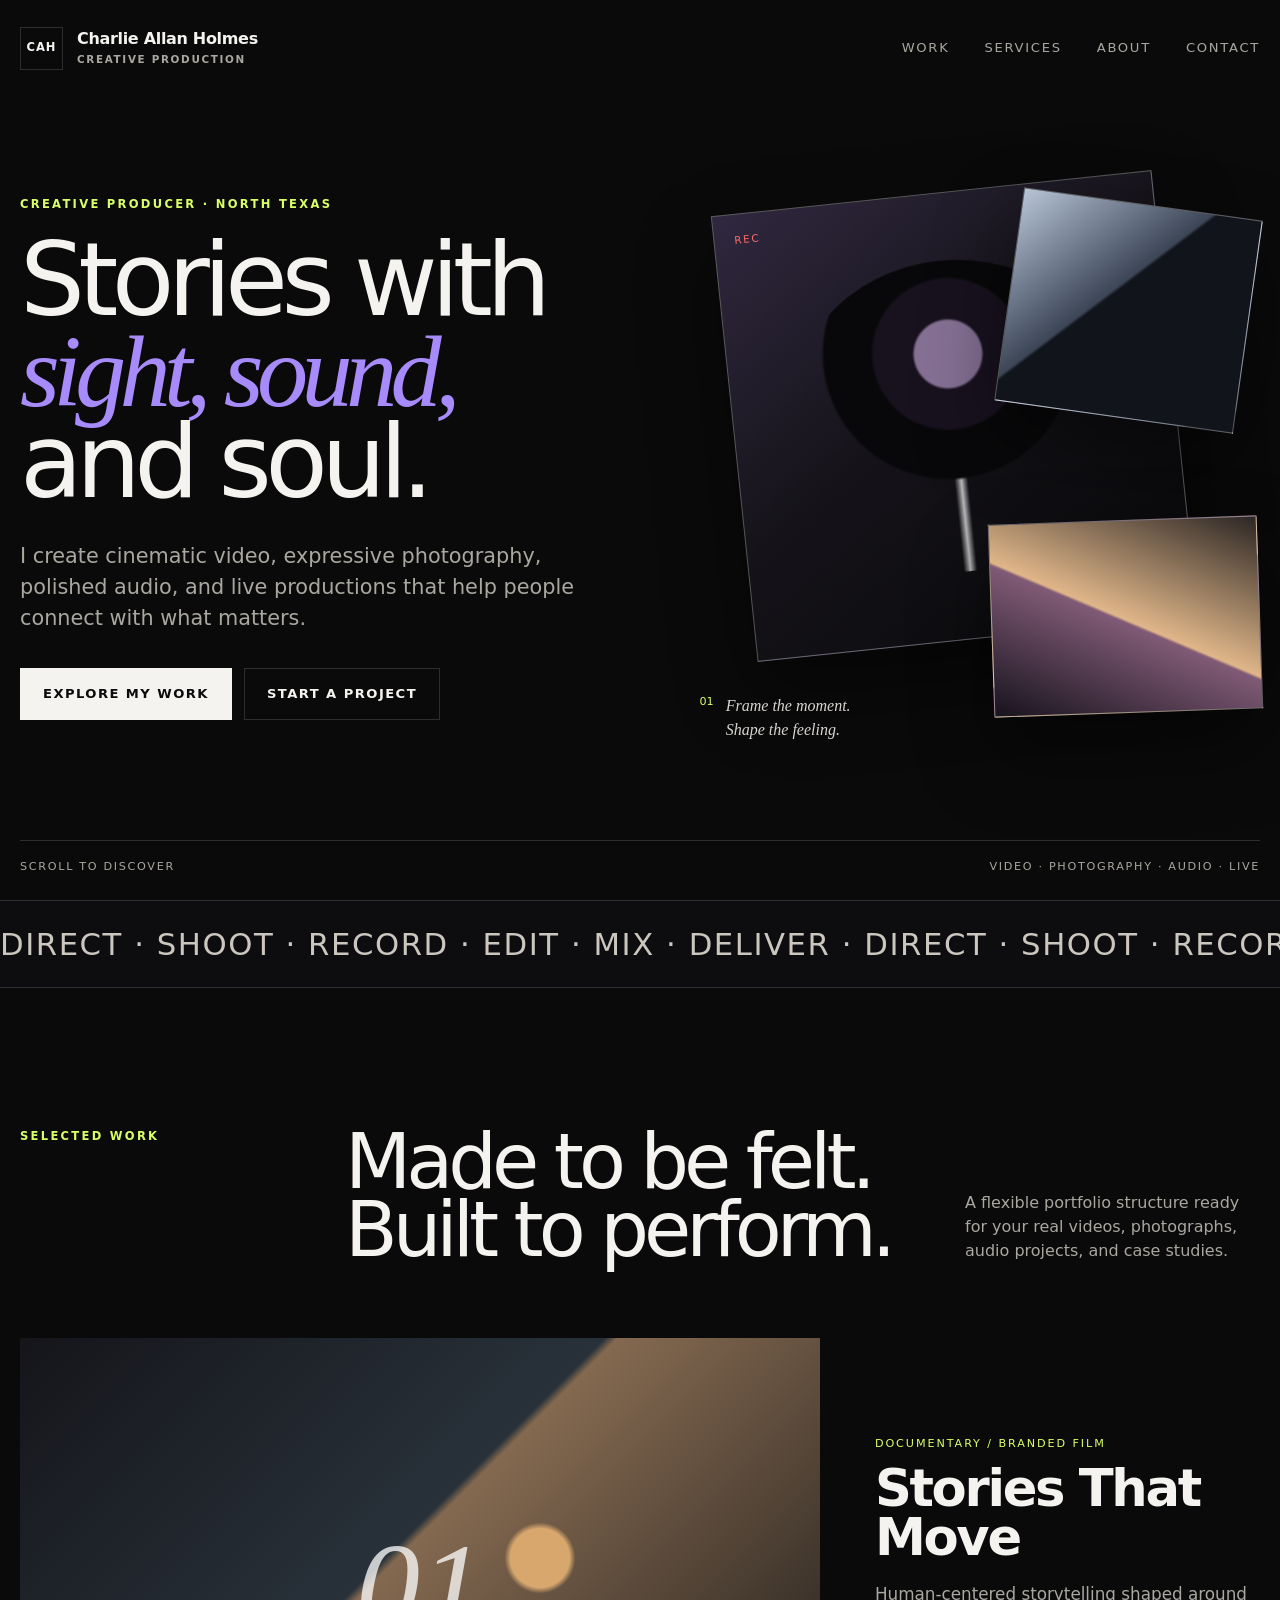
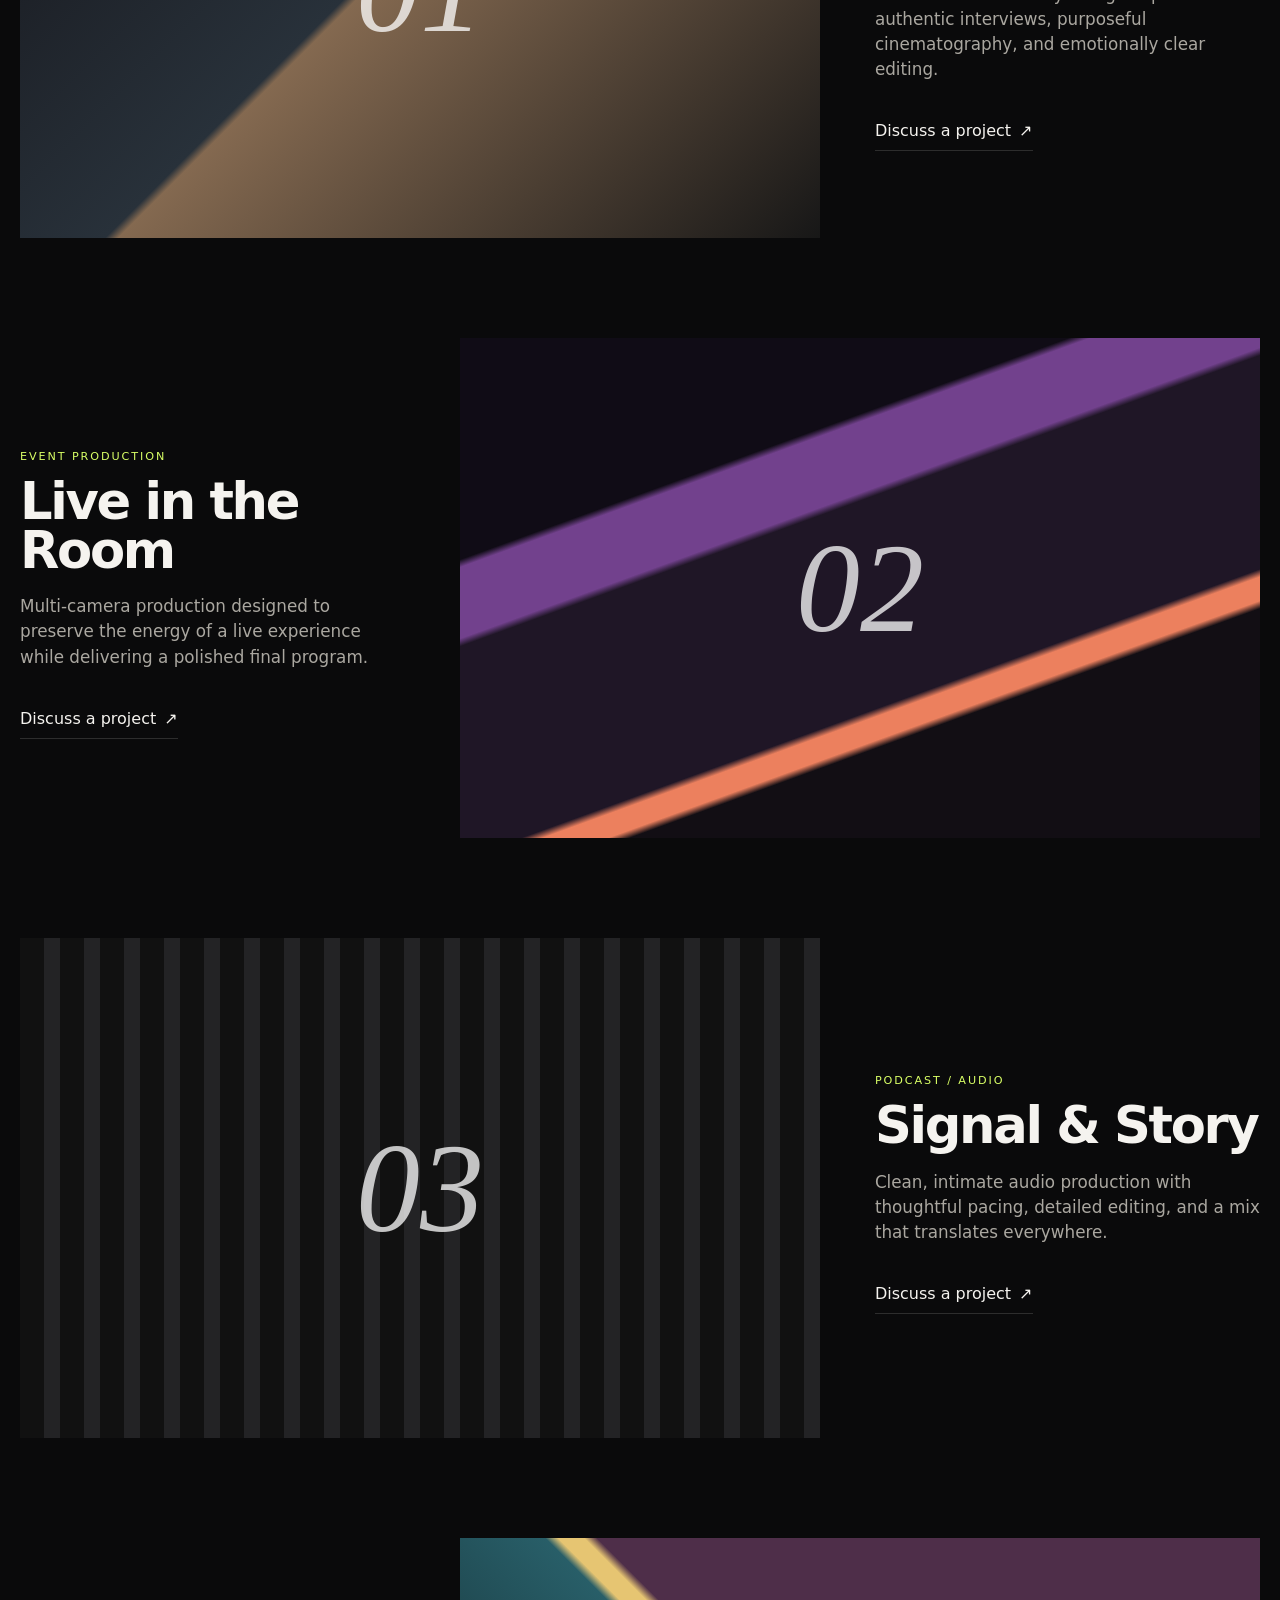
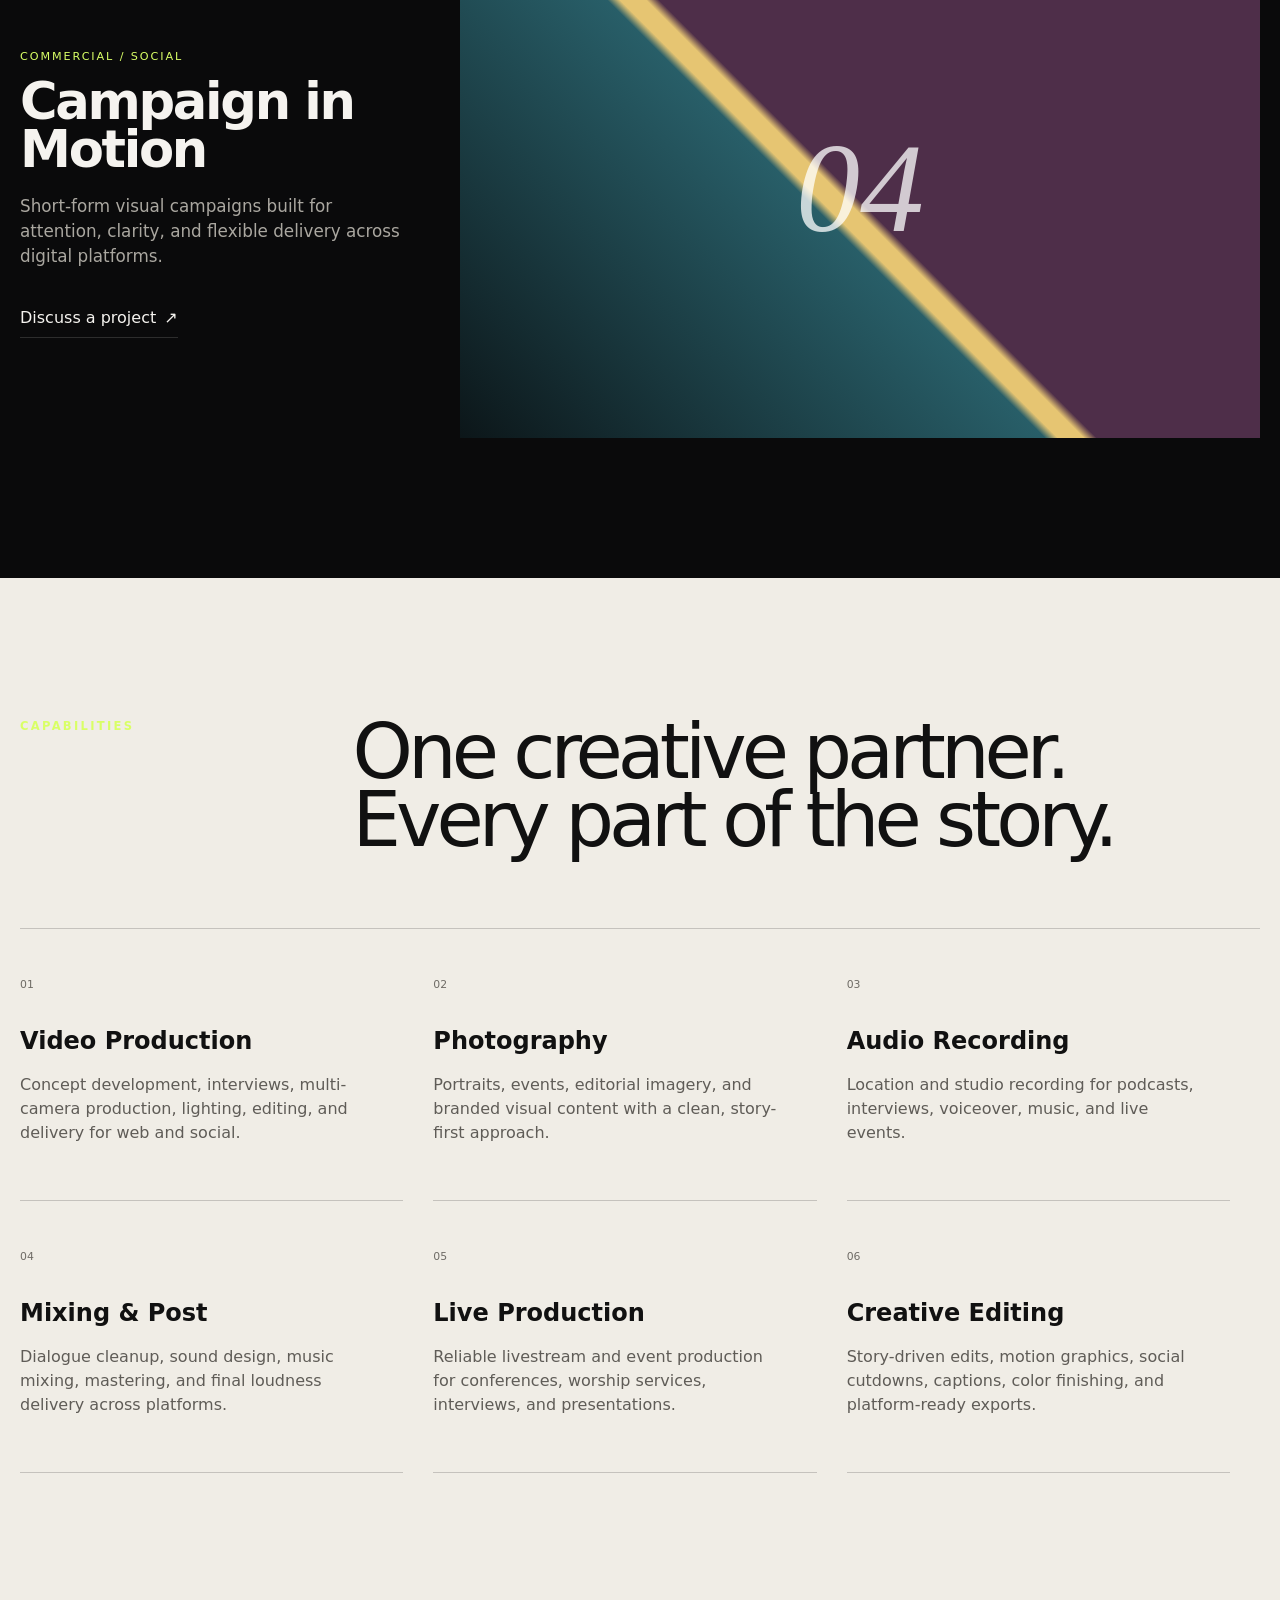
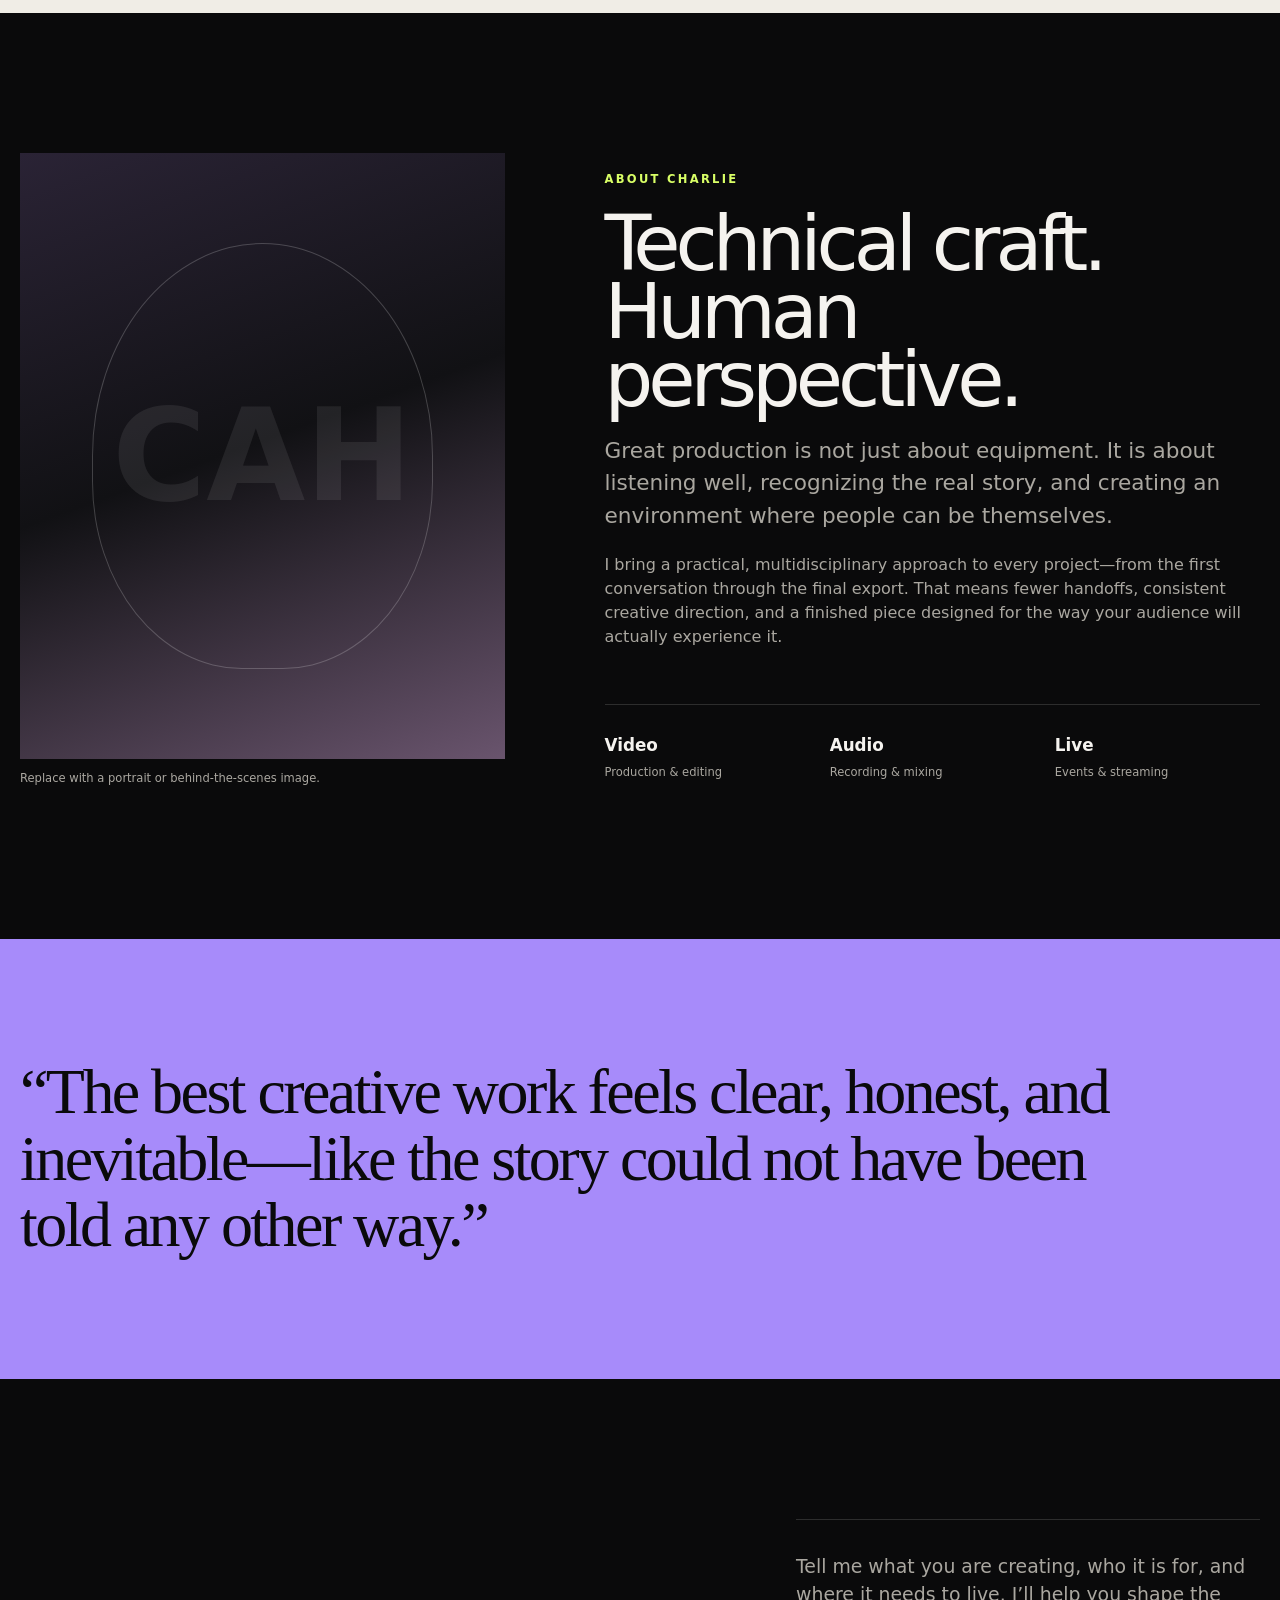
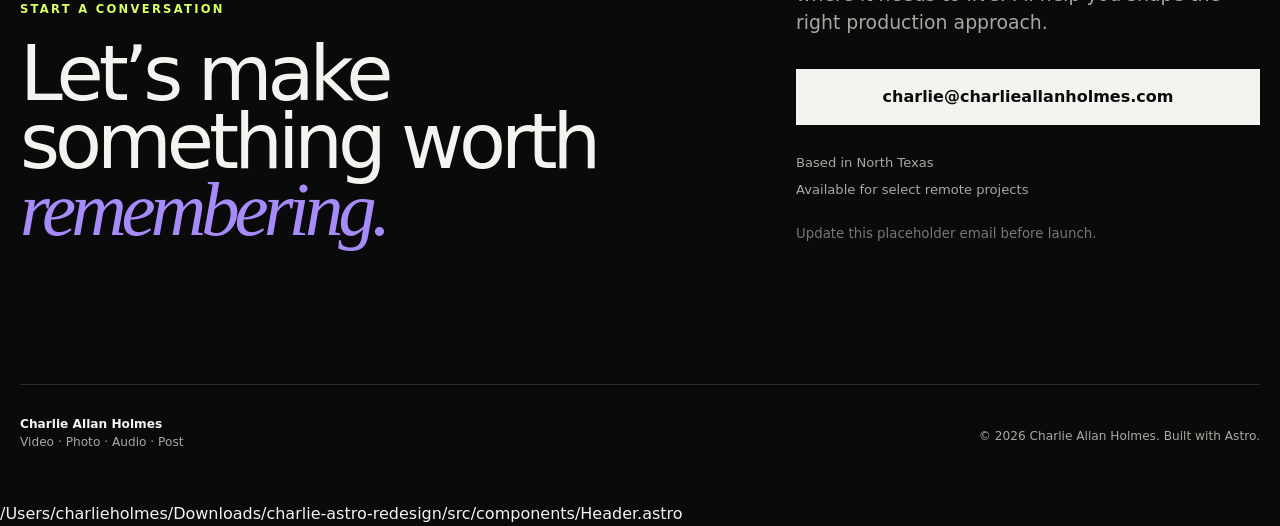
==== index.html @ 110e233a "ChatGPT Redesign with placeholders ChatGPT Redesign with placeholders" ====
<!DOCTYPE html><html lang="en"> <head><meta charset="UTF-8"><meta name="viewport" content="width=device-width"><meta name="description" content="Creative production portfolio for videography, photography, audio recording, mixing, editing, and live production."><meta name="theme-color" content="#0a0a0b"><link rel="icon" type="image/svg+xml" href="/favicon.svg"><link rel="canonical" href="https://charlieallanholmes.com/"><meta property="og:title" content="Charlie Allan Holmes | Creative Producer"><meta property="og:description" content="Creative production portfolio for videography, photography, audio recording, mixing, editing, and live production."><meta property="og:type" content="website"><meta property="og:url" content="https://charlieallanholmes.com/"><meta name="twitter:card" content="summary_large_image"><title>Charlie Allan Holmes | Creative Producer</title><link rel="stylesheet" href="/_astro/index.Cdfjbuul.css"></head> <body>  <main> <section class="hero shell"> <header class="site-header"> <a class="brand" href="/" aria-label="Charlie Allan Holmes home"> <span class="brand-mark">CAH</span> <span class="brand-copy">Charlie Allan Holmes<small>Creative Production</small></span> </a> <nav class="desktop-nav" aria-label="Primary navigation"> <a href="#work">Work</a><a href="#services">Services</a><a href="#about">About</a><a href="#contact">Contact</a> </nav> <button class="menu-button" data-menu-toggle aria-expanded="false" aria-controls="mobile-nav"><span></span><span></span><span></span><span class="sr-only">Open menu</span></button> <nav id="mobile-nav" class="mobile-nav" data-mobile-nav aria-label="Mobile navigation"> <a href="#work">Work</a><a href="#services">Services</a><a href="#about">About</a><a href="#contact">Contact</a> </nav> </header> <div class="hero-grid"> <div class="hero-copy" data-reveal> <p class="eyebrow">Creative producer · North Texas</p> <h1>Stories with<br><em>sight, sound,</em><br>and soul.</h1> <p class="hero-intro">I create cinematic video, expressive photography, polished audio, and live productions that help people connect with what matters.</p> <div class="hero-actions"><a class="button button-primary" href="#work">Explore my work</a><a class="button button-ghost" href="#contact">Start a project</a></div> </div> <div class="hero-visual" aria-hidden="true" data-reveal> <div class="frame frame-one"><span>REC</span></div><div class="frame frame-two"></div><div class="frame frame-three"></div> <div class="visual-label"><span>01</span><p>Frame the moment.<br>Shape the feeling.</p></div> </div> </div> <div class="hero-footer"><span>Scroll to discover</span><span>Video · Photography · Audio · Live</span></div> </section> <section class="marquee" aria-label="Creative disciplines"><div>DIRECT · SHOOT · RECORD · EDIT · MIX · DELIVER · DIRECT · SHOOT · RECORD · EDIT · MIX · DELIVER ·</div></section> <section id="work" class="section shell"> <div class="section-heading" data-reveal><p class="eyebrow">Selected work</p><h2>Made to be felt.<br>Built to perform.</h2><p>A flexible portfolio structure ready for your real videos, photographs, audio projects, and case studies.</p></div> <div class="project-list"> <article class="project" data-reveal> <div class="project-media"><div class="art art-01"><span>01</span></div></div> <div class="project-content"><p class="project-category">Documentary / Branded Film</p><h3>Stories That Move</h3><p>Human-centered storytelling shaped around authentic interviews, purposeful cinematography, and emotionally clear editing.</p><a href="#contact">Discuss a project <span>↗</span></a></div> </article><article class="project" data-reveal> <div class="project-media"><div class="art art-02"><span>02</span></div></div> <div class="project-content"><p class="project-category">Event Production</p><h3>Live in the Room</h3><p>Multi-camera production designed to preserve the energy of a live experience while delivering a polished final program.</p><a href="#contact">Discuss a project <span>↗</span></a></div> </article><article class="project" data-reveal> <div class="project-media"><div class="art art-03"><span>03</span></div></div> <div class="project-content"><p class="project-category">Podcast / Audio</p><h3>Signal &amp; Story</h3><p>Clean, intimate audio production with thoughtful pacing, detailed editing, and a mix that translates everywhere.</p><a href="#contact">Discuss a project <span>↗</span></a></div> </article><article class="project" data-reveal> <div class="project-media"><div class="art art-04"><span>04</span></div></div> <div class="project-content"><p class="project-category">Commercial / Social</p><h3>Campaign in Motion</h3><p>Short-form visual campaigns built for attention, clarity, and flexible delivery across digital platforms.</p><a href="#contact">Discuss a project <span>↗</span></a></div> </article> </div> </section> <section id="services" class="section services-section"> <div class="shell"><div class="section-heading compact" data-reveal><p class="eyebrow">Capabilities</p><h2>One creative partner.<br>Every part of the story.</h2></div> <div class="services-grid"><article class="service-card" data-reveal><span>01</span><h3>Video Production</h3><p>Concept development, interviews, multi-camera production, lighting, editing, and delivery for web and social.</p></article><article class="service-card" data-reveal><span>02</span><h3>Photography</h3><p>Portraits, events, editorial imagery, and branded visual content with a clean, story-first approach.</p></article><article class="service-card" data-reveal><span>03</span><h3>Audio Recording</h3><p>Location and studio recording for podcasts, interviews, voiceover, music, and live events.</p></article><article class="service-card" data-reveal><span>04</span><h3>Mixing &amp; Post</h3><p>Dialogue cleanup, sound design, music mixing, mastering, and final loudness delivery across platforms.</p></article><article class="service-card" data-reveal><span>05</span><h3>Live Production</h3><p>Reliable livestream and event production for conferences, worship services, interviews, and presentations.</p></article><article class="service-card" data-reveal><span>06</span><h3>Creative Editing</h3><p>Story-driven edits, motion graphics, social cutdowns, captions, color finishing, and platform-ready exports.</p></article></div></div> </section> <section id="about" class="section shell about-grid"> <div class="about-visual" data-reveal><div class="portrait-placeholder"><span>CAH</span></div><p>Replace with a portrait or behind-the-scenes image.</p></div> <div class="about-copy" data-reveal><p class="eyebrow">About Charlie</p><h2>Technical craft.<br>Human perspective.</h2><p class="lead">Great production is not just about equipment. It is about listening well, recognizing the real story, and creating an environment where people can be themselves.</p><p>I bring a practical, multidisciplinary approach to every project—from the first conversation through the final export. That means fewer handoffs, consistent creative direction, and a finished piece designed for the way your audience will actually experience it.</p><div class="stats"><div><strong>Video</strong><span>Production & editing</span></div><div><strong>Audio</strong><span>Recording & mixing</span></div><div><strong>Live</strong><span>Events & streaming</span></div></div></div> </section> <section class="quote-section"><div class="shell" data-reveal><p>“The best creative work feels clear, honest, and inevitable—like the story could not have been told any other way.”</p></div></section> <section id="contact" class="section shell contact-grid"> <div data-reveal><p class="eyebrow">Start a conversation</p><h2>Let’s make<br>something worth<br><em>remembering.</em></h2></div> <div class="contact-card" data-reveal><p>Tell me what you are creating, who it is for, and where it needs to live. I’ll help you shape the right production approach.</p><a class="button button-primary" href="mailto:charlie@charlieallanholmes.com">charlie@charlieallanholmes.com</a><div class="contact-meta"><span>Based in North Texas</span><span>Available for select remote projects</span></div><small>Update this placeholder email before launch.</small></div> </section> </main> <footer class="footer"> <div><strong>Charlie Allan Holmes</strong><span>Video · Photo · Audio · Post</span></div> <p>© 2026 Charlie Allan Holmes. Built with Astro.</p> </footer>/Users/charlieholmes/Downloads/charlie-astro-redesign/src/components/Header.astro  <script>
      const toggle = document.querySelector('[data-menu-toggle]');
      const nav = document.querySelector('[data-mobile-nav]');
      toggle?.addEventListener('click', () => {
        const open = toggle.getAttribute('aria-expanded') === 'true';
        toggle.setAttribute('aria-expanded', String(!open));
        nav?.toggleAttribute('data-open', !open);
      });
      nav?.querySelectorAll('a').forEach((link) => link.addEventListener('click', () => {
        toggle?.setAttribute('aria-expanded', 'false');
        nav?.removeAttribute('data-open');
      }));
      const observer = new IntersectionObserver((entries) => {
        entries.forEach((entry) => entry.isIntersecting && entry.target.classList.add('is-visible'));
      }, { threshold: .12 });
      document.querySelectorAll('[data-reveal]').forEach((el) => observer.observe(el));
    </script> </body> </html>
---- _astro/index.Cdfjbuul.css ----
:root{--bg:#0a0a0b;--panel:#111114;--text:#f5f3ef;--muted:#aaa7a0;--line:rgba(255,255,255,.14);--accent:#a78bfa;--warm:#d9ff66;--max:1240px}*{box-sizing:border-box}html{scroll-behavior:smooth}body{margin:0;background:var(--bg);color:var(--text);font-family:Inter,ui-sans-serif,system-ui,-apple-system,BlinkMacSystemFont,Segoe UI,sans-serif;line-height:1.5}a{color:inherit;text-decoration:none}button{font:inherit}.shell{width:min(calc(100% - 40px),var(--max));margin-inline:auto}.site-header{height:96px;display:flex;align-items:center;justify-content:space-between;position:relative;z-index:10}.brand{display:flex;align-items:center;gap:14px}.brand-mark{display:grid;place-items:center;width:43px;height:43px;border:1px solid var(--line);font-weight:800;font-size:.72rem;letter-spacing:.08em}.brand-copy{font-weight:650;letter-spacing:-.02em;line-height:1.05}.brand-copy small{display:block;color:var(--muted);font-size:.65rem;text-transform:uppercase;letter-spacing:.16em;margin-top:6px}.desktop-nav{display:flex;gap:35px;font-size:.82rem;text-transform:uppercase;letter-spacing:.13em}.desktop-nav a{color:var(--muted);transition:.2s}.desktop-nav a:hover{color:var(--text)}.menu-button,.mobile-nav{display:none}.hero{min-height:100svh;display:flex;flex-direction:column}.hero-grid{flex:1;display:grid;grid-template-columns:1.05fr .95fr;align-items:center;gap:60px;padding:50px 0 70px}.eyebrow{margin:0 0 22px;color:var(--warm);font-size:.72rem;text-transform:uppercase;letter-spacing:.2em;font-weight:800}.hero h1,.section-heading h2,.about-copy h2,.contact-grid h2{margin:0;font-weight:500;letter-spacing:-.065em;line-height:.88}.hero h1{font-size:clamp(4.2rem,8vw,8rem)}em{font-family:Georgia,serif;font-weight:400;color:var(--accent)}.hero-intro{max-width:590px;color:var(--muted);font-size:clamp(1.05rem,1.7vw,1.3rem);margin:34px 0}.hero-actions{display:flex;gap:12px;flex-wrap:wrap}.button{display:inline-flex;align-items:center;justify-content:center;padding:15px 22px;border:1px solid var(--line);font-size:.82rem;text-transform:uppercase;letter-spacing:.11em;font-weight:750;transition:.25s}.button-primary{background:var(--text);color:#0b0b0c;border-color:var(--text)}.button-primary:hover{background:var(--warm);border-color:var(--warm)}.button-ghost:hover{background:#fff;color:#000}.hero-visual{height:min(63vh,700px);min-height:500px;position:relative}.frame{position:absolute;border:1px solid rgba(255,255,255,.3);background:linear-gradient(145deg,#231f2d,#111114);box-shadow:0 35px 80px #00000073}.frame-one{inset:3% 15% 18% 6%;transform:rotate(-6deg);background:radial-gradient(circle at 65% 34%,rgba(167,139,250,.9),transparent 6%),linear-gradient(145deg,#30283f,#151319 46%,#080809)}.frame-one:after{content:"";position:absolute;inset:15% 12%;border-radius:50%;background:radial-gradient(circle at 50% 30%,#867195 0 12%,#18121f 13% 27%,#08080a 28% 45%,transparent 46%),linear-gradient(90deg,transparent 48%,rgba(255,255,255,.7) 50%,transparent 52%);filter:blur(.4px)}.frame-one span{position:absolute;top:18px;left:20px;font-size:.65rem;letter-spacing:.15em;color:#ff6b6b}.frame-two{width:43%;height:38%;right:2%;top:5%;transform:rotate(8deg);background:linear-gradient(135deg,#b7c4d7,#3c4657 42%,#11151b 43%)}.frame-three{width:48%;height:34%;right:0;bottom:5%;transform:rotate(-2deg);background:linear-gradient(25deg,#17131d,#805a76 48%,#e0b689 49%,#2b2624)}.visual-label{position:absolute;left:0;bottom:0;display:flex;gap:12px;align-items:flex-start}.visual-label span{color:var(--warm);font-size:.7rem}.visual-label p{margin:0;font-family:Georgia,serif;font-style:italic;color:#d8d5cf}.hero-footer{border-top:1px solid var(--line);padding:18px 0 24px;display:flex;justify-content:space-between;color:var(--muted);font-size:.7rem;text-transform:uppercase;letter-spacing:.15em}.marquee{overflow:hidden;border-block:1px solid var(--line);padding:20px 0;background:#0d0d0f}.marquee div{white-space:nowrap;font-size:clamp(1.3rem,2.4vw,2.2rem);letter-spacing:.05em;color:#cbc7bf;animation:scroll 24s linear infinite}@keyframes scroll{to{transform:translate(-50%)}}.section{padding-block:140px}.section-heading{display:grid;grid-template-columns:1fr 2fr 1fr;gap:30px;align-items:end;margin-bottom:75px}.section-heading .eyebrow{align-self:start}.section-heading h2,.about-copy h2,.contact-grid h2{font-size:clamp(3.2rem,6vw,6.5rem)}.section-heading>p:last-child{color:var(--muted);margin:0;max-width:340px}.project-list{display:grid;gap:100px}.project{display:grid;grid-template-columns:1.35fr .65fr;gap:55px;align-items:center}.project:nth-child(2n){grid-template-columns:.65fr 1.35fr}.project:nth-child(2n) .project-media{order:2}.project-media{aspect-ratio:16/10;overflow:hidden;background:#111}.art{height:100%;position:relative;display:grid;place-items:center;transition:transform .6s ease}.project:hover .art{transform:scale(1.025)}.art span{font-family:Georgia,serif;font-style:italic;font-size:clamp(5rem,10vw,10rem);color:#ffffffbf}.art-01{background:radial-gradient(circle at 65% 44%,#d7a76e 0 5%,transparent 6%),linear-gradient(135deg,#15151a,#28313a 45%,#846950 46%,#171717)}.art-02{background:linear-gradient(160deg,#100c16 0 28%,#72418d 29% 38%,#1f1626 39% 66%,#ec805e 67% 70%,#120e14 71%)}.art-03{background:repeating-linear-gradient(90deg,#111 0 3%,#232325 3% 5%),radial-gradient(circle,#b499ff,transparent)}.art-04{background:linear-gradient(45deg,#0c1619,#285e68 45%,#e6c572 46% 48%,#4e2e49 49%)}.project-category{color:var(--warm)!important;font-size:.7rem!important;text-transform:uppercase;letter-spacing:.17em}.project-content h3{font-size:clamp(2.3rem,4vw,4.2rem);letter-spacing:-.045em;line-height:.95;margin:10px 0 20px}.project-content p{color:var(--muted);font-size:1.05rem}.project-content a{display:inline-flex;gap:8px;margin-top:20px;border-bottom:1px solid var(--line);padding-bottom:7px}.services-section{background:#f0ede6;color:#111}.section-heading.compact{grid-template-columns:1fr 3fr}.services-grid{display:grid;grid-template-columns:repeat(3,1fr);border-top:1px solid rgba(0,0,0,.18)}.service-card{padding:42px 30px 55px 0;border-bottom:1px solid rgba(0,0,0,.18);margin-right:30px}.service-card span{font-size:.68rem;color:#6f6c66}.service-card h3{font-size:1.5rem;margin:28px 0 14px}.service-card p{color:#5f5c57;margin:0}.about-grid{display:grid;grid-template-columns:.85fr 1.15fr;gap:100px;align-items:center}.portrait-placeholder{aspect-ratio:4/5;background:linear-gradient(160deg,#2a2335,#111114 48%,#69546d);display:grid;place-items:center;position:relative;overflow:hidden}.portrait-placeholder:after{content:"";position:absolute;width:70%;height:70%;border:1px solid rgba(255,255,255,.2);border-radius:50% 50% 44% 44%}.portrait-placeholder span{font-size:clamp(4rem,10vw,9rem);font-weight:900;color:#ffffff14}.about-visual>p{font-size:.72rem;color:var(--muted)}.about-copy .lead{font-size:1.35rem;color:#ddd}.about-copy>p:not(.eyebrow){color:var(--muted)}.stats{display:grid;grid-template-columns:repeat(3,1fr);gap:20px;margin-top:55px;padding-top:28px;border-top:1px solid var(--line)}.stats strong,.stats span{display:block}.stats strong{font-size:1.05rem}.stats span{font-size:.72rem;color:var(--muted);margin-top:5px}.quote-section{padding:120px 0;background:var(--accent);color:#0a0a0b}.quote-section p{font-family:Georgia,serif;font-size:clamp(2.4rem,5vw,5.3rem);line-height:1.04;letter-spacing:-.04em;margin:0;max-width:1100px}.contact-grid{display:grid;grid-template-columns:1.2fr .8fr;gap:80px;align-items:end}.contact-card{border-top:1px solid var(--line);padding-top:32px}.contact-card>p{font-size:1.18rem;color:var(--muted);margin:0 0 32px}.contact-card .button{text-transform:none;letter-spacing:0;font-size:1rem;width:100%}.contact-meta{display:grid;gap:8px;margin-top:28px;color:var(--muted);font-size:.82rem}.contact-card small{display:block;color:#777;margin-top:24px}.footer{width:min(calc(100% - 40px),var(--max));margin:auto;border-top:1px solid var(--line);padding:30px 0 45px;display:flex;justify-content:space-between;color:var(--muted);font-size:.76rem}.footer strong,.footer span{display:block}.footer strong{color:var(--text)}[data-reveal]{opacity:0;transform:translateY(26px);transition:opacity .8s ease,transform .8s ease}[data-reveal].is-visible{opacity:1;transform:none}.sr-only{position:absolute;width:1px;height:1px;padding:0;margin:-1px;overflow:hidden;clip:rect(0,0,0,0);white-space:nowrap;border:0}@media(prefers-reduced-motion:reduce){*{scroll-behavior:auto!important;animation:none!important;transition:none!important}[data-reveal]{opacity:1;transform:none}}@media(max-width:900px){.desktop-nav{display:none}.menu-button{display:grid;background:none;border:0;gap:5px;padding:12px;cursor:pointer}.menu-button span:not(.sr-only){display:block;width:24px;height:1px;background:#fff}.mobile-nav{display:none;position:absolute;top:80px;left:0;right:0;background:#111114;border:1px solid var(--line);padding:25px}.mobile-nav[data-open]{display:grid}.mobile-nav a{padding:13px 0;border-bottom:1px solid var(--line)}.hero-grid,.about-grid,.contact-grid{grid-template-columns:1fr}.hero-grid{padding-top:40px}.hero-visual{min-height:480px}.section-heading,.section-heading.compact{grid-template-columns:1fr}.project,.project:nth-child(2n){grid-template-columns:1fr}.project:nth-child(2n) .project-media{order:0}.services-grid{grid-template-columns:repeat(2,1fr)}}@media(max-width:600px){.shell{width:min(calc(100% - 26px),var(--max))}.site-header{height:76px}.brand-copy{font-size:.85rem}.hero h1{font-size:clamp(3.7rem,17vw,5.4rem)}.hero-grid{gap:30px}.hero-visual{min-height:380px;height:50vh}.hero-footer{display:none}.section{padding-block:90px}.section-heading{margin-bottom:48px}.project-list{gap:70px}.project{gap:25px}.services-grid{grid-template-columns:1fr}.service-card{margin-right:0}.about-grid,.contact-grid{gap:55px}.stats{grid-template-columns:1fr}.quote-section{padding:80px 0}.footer{display:grid;gap:20px}.footer p{margin:0}}
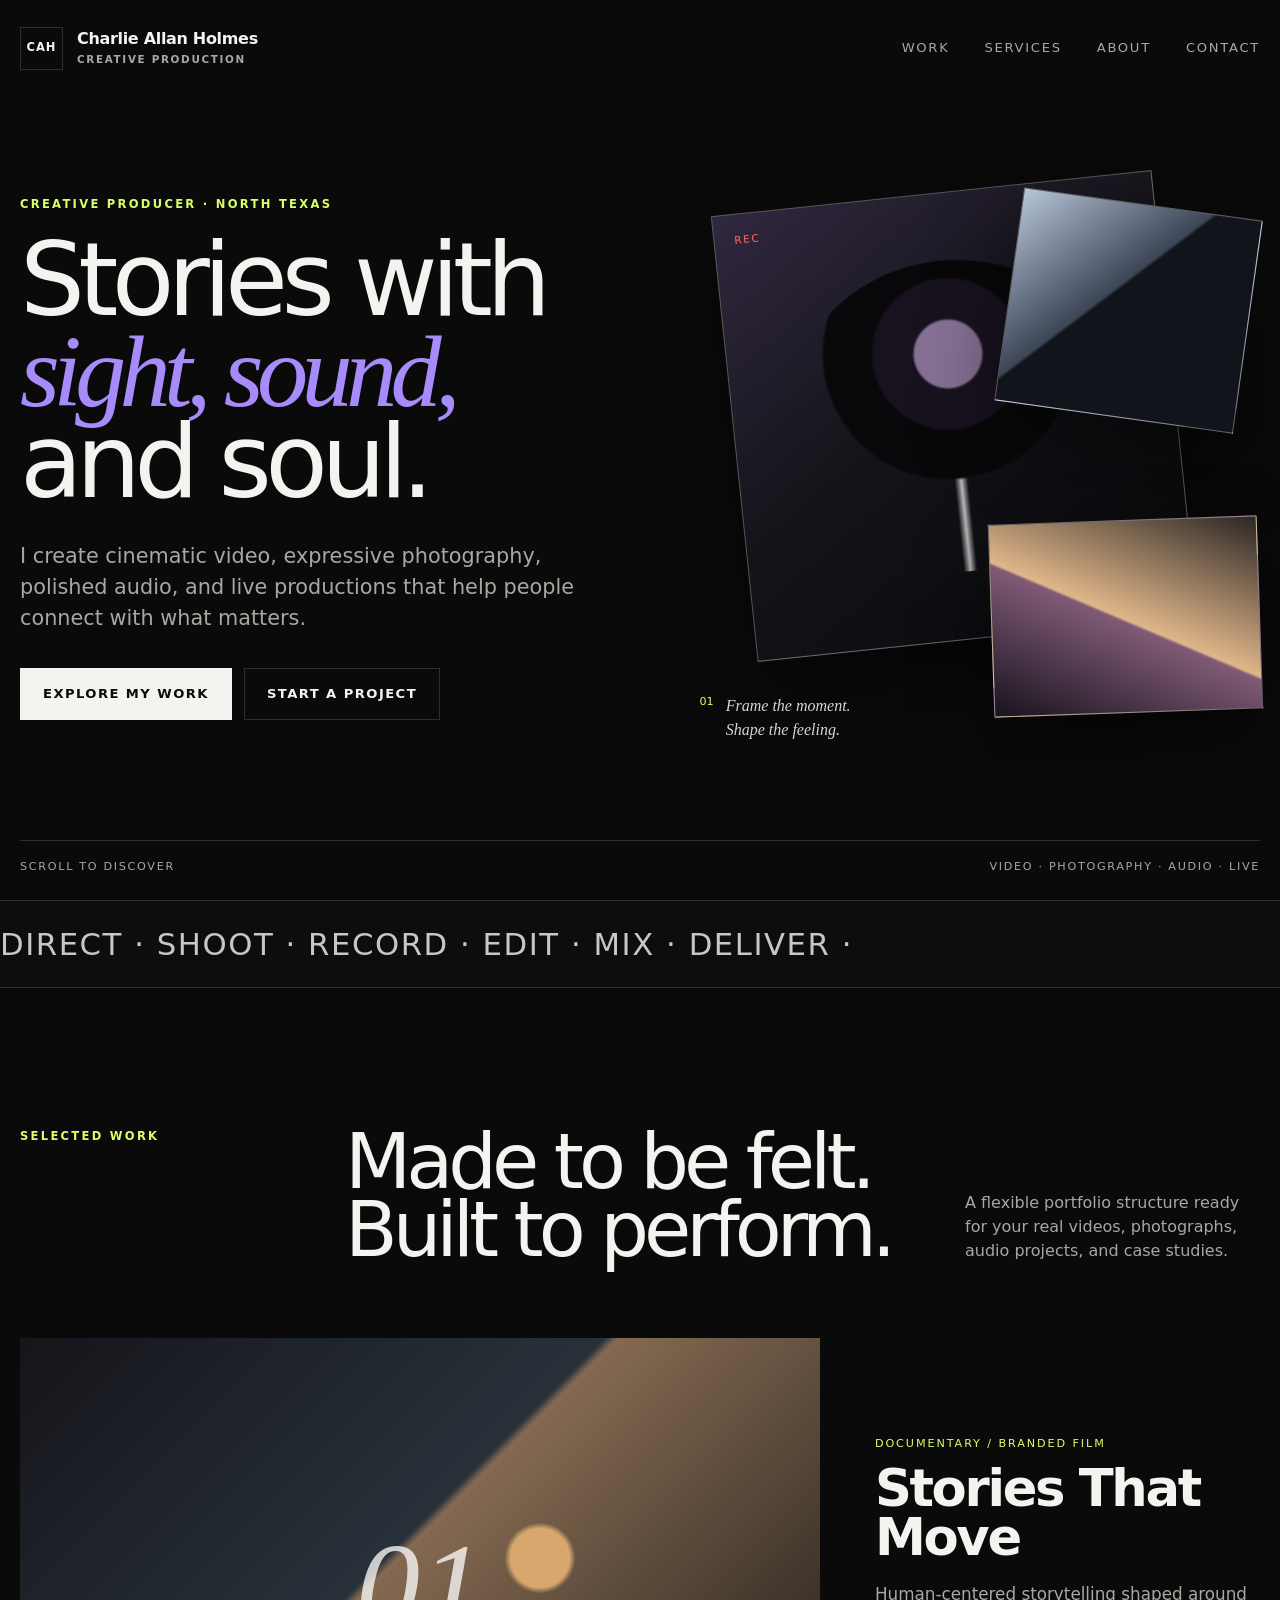
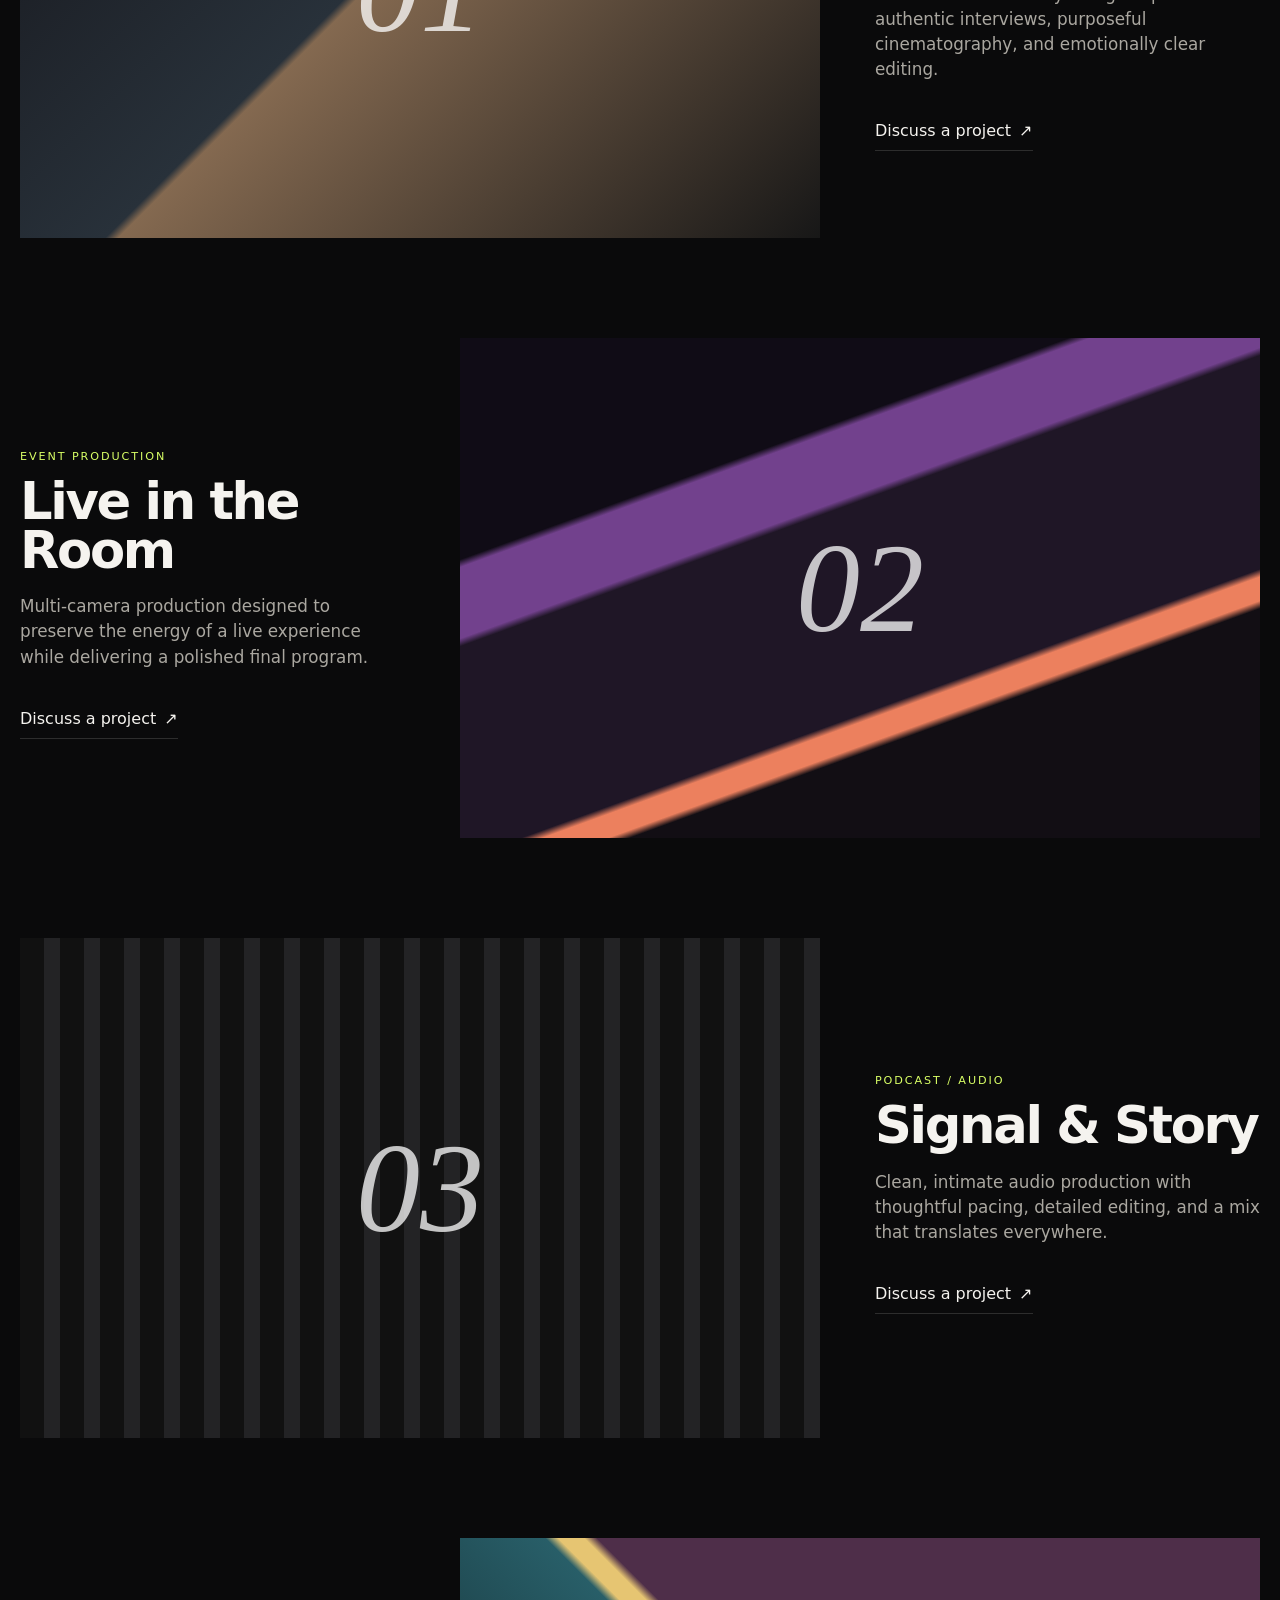
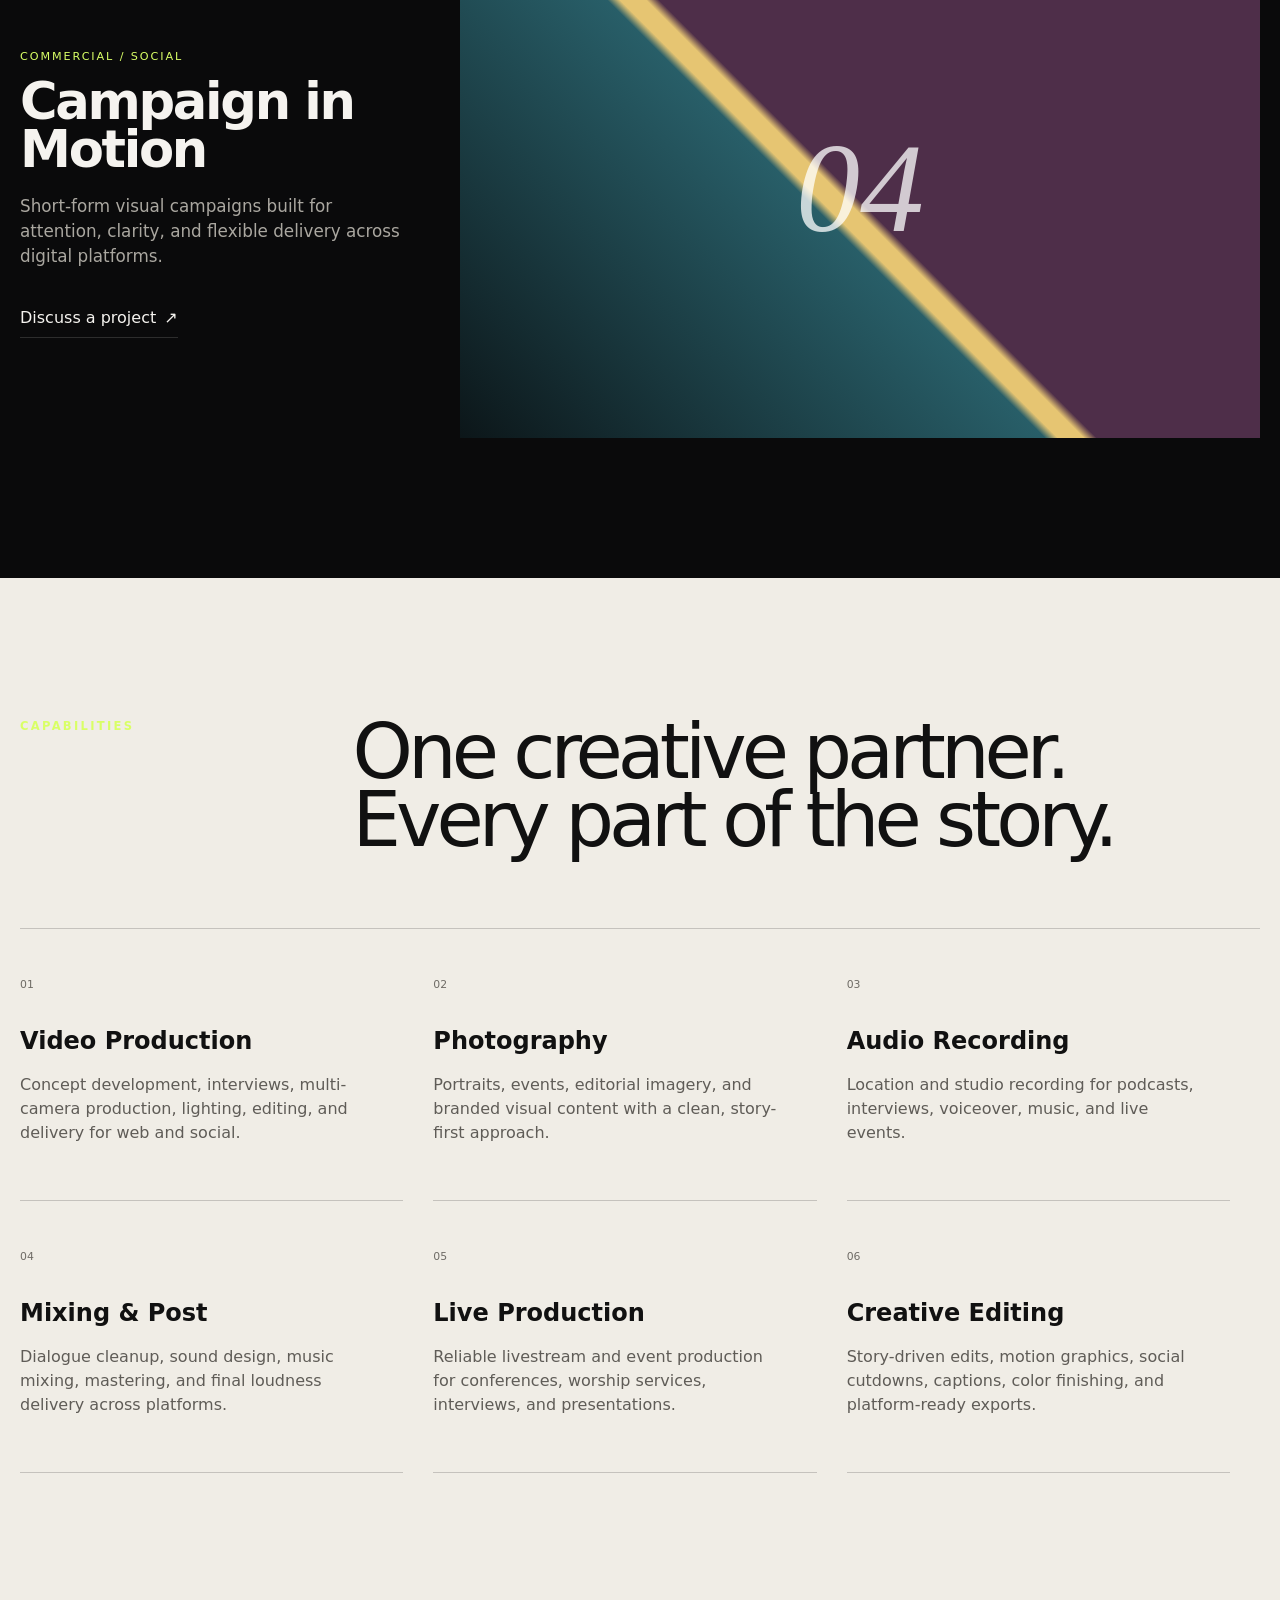
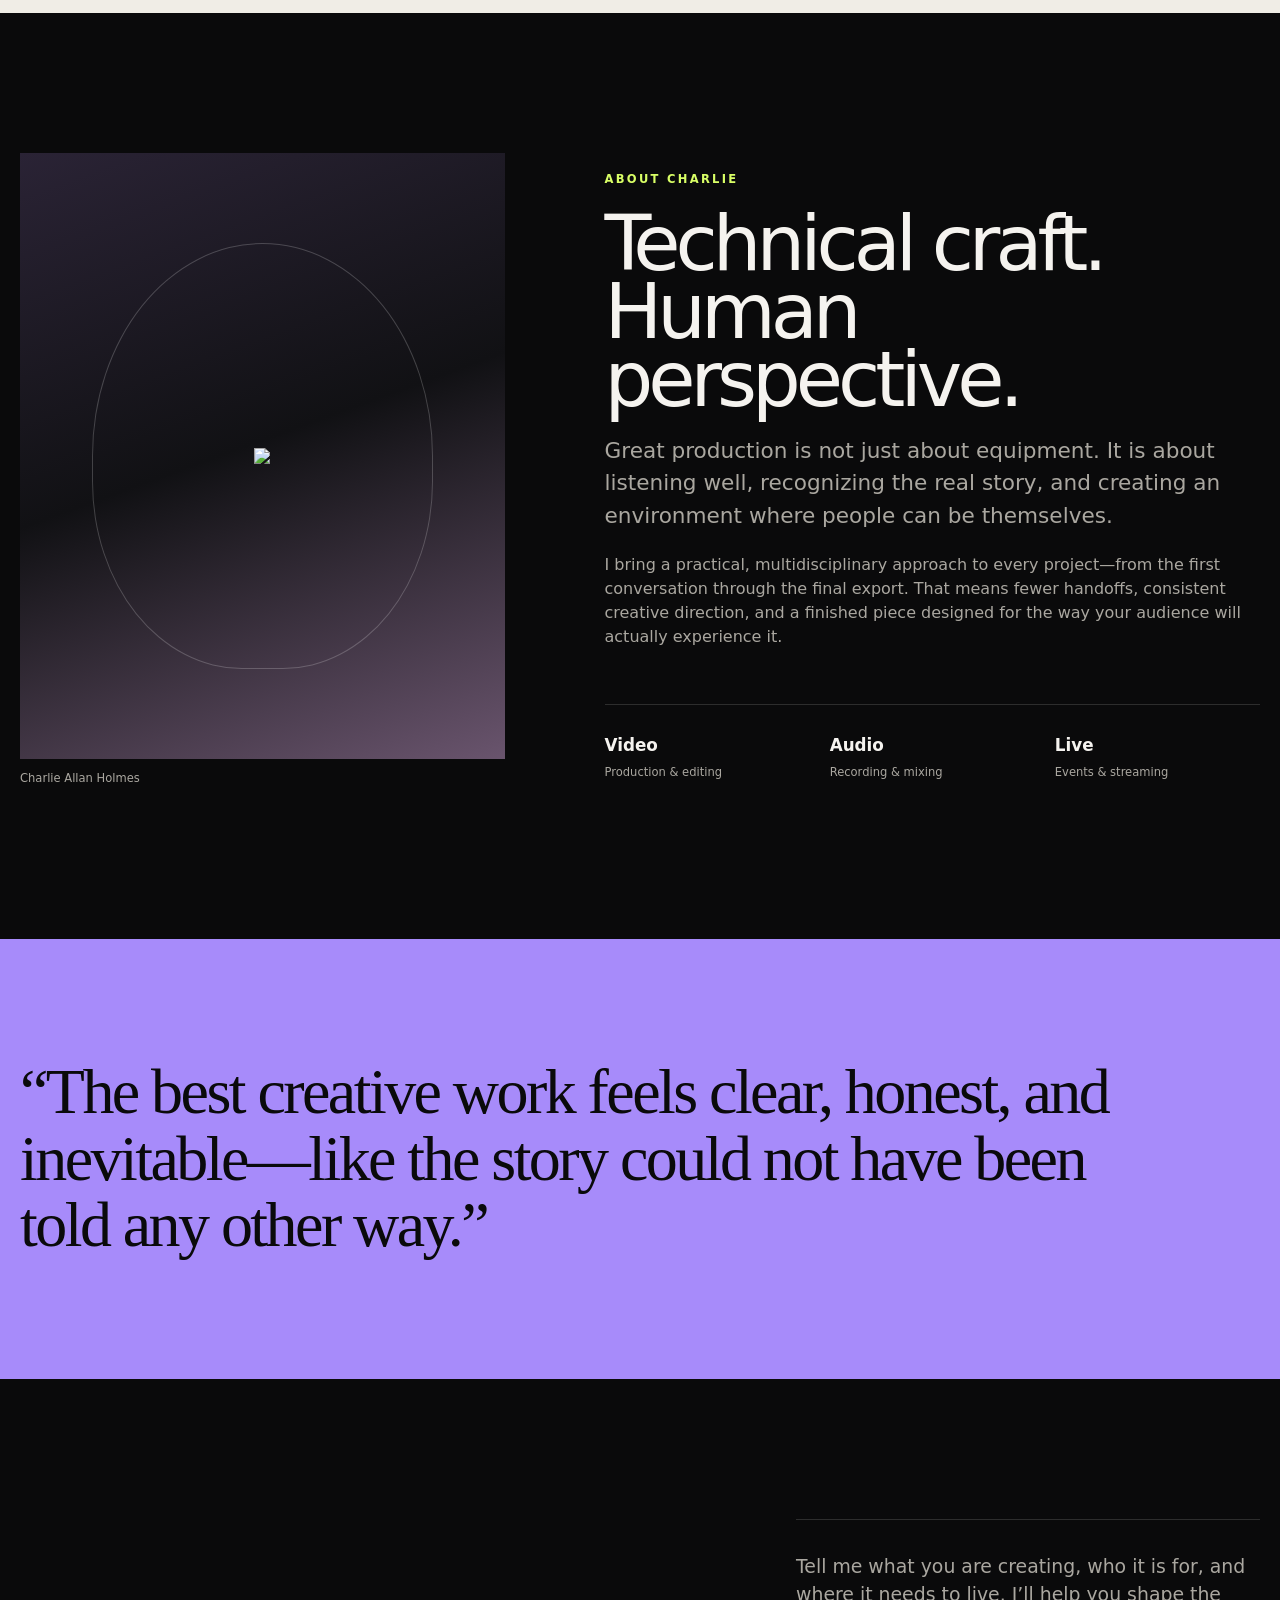
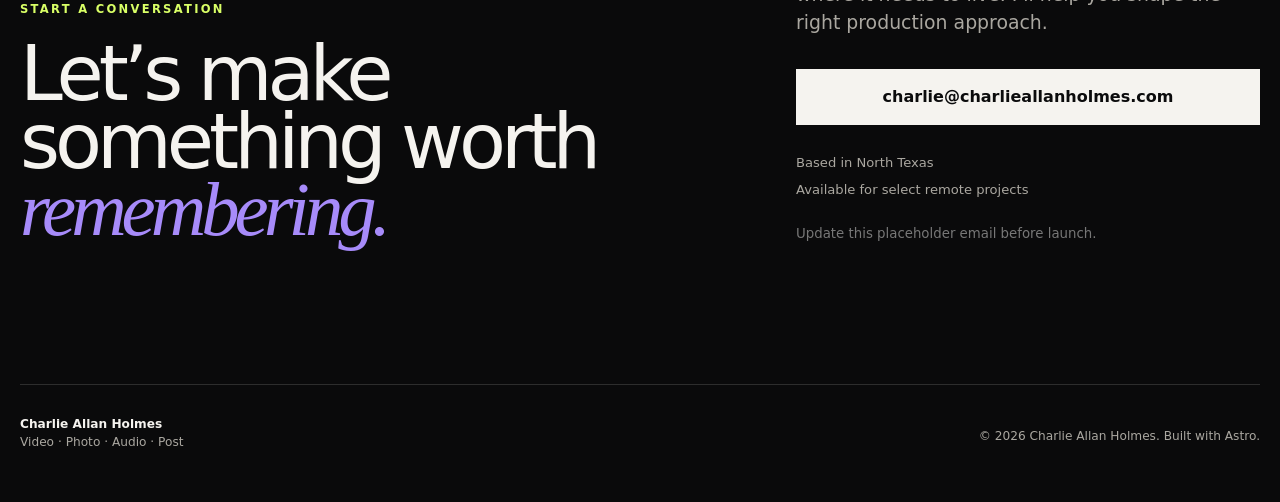
==== commit ab3b73c6: "Update index.html Prettier applied with some edits" ====
--- a/index.html
+++ b/index.html
@@ -1,17 +1,314 @@
-<!DOCTYPE html><html lang="en"> <head><meta charset="UTF-8"><meta name="viewport" content="width=device-width"><meta name="description" content="Creative production portfolio for videography, photography, audio recording, mixing, editing, and live production."><meta name="theme-color" content="#0a0a0b"><link rel="icon" type="image/svg+xml" href="/favicon.svg"><link rel="canonical" href="https://charlieallanholmes.com/"><meta property="og:title" content="Charlie Allan Holmes | Creative Producer"><meta property="og:description" content="Creative production portfolio for videography, photography, audio recording, mixing, editing, and live production."><meta property="og:type" content="website"><meta property="og:url" content="https://charlieallanholmes.com/"><meta name="twitter:card" content="summary_large_image"><title>Charlie Allan Holmes | Creative Producer</title><link rel="stylesheet" href="/_astro/index.Cdfjbuul.css"></head> <body>  <main> <section class="hero shell"> <header class="site-header"> <a class="brand" href="/" aria-label="Charlie Allan Holmes home"> <span class="brand-mark">CAH</span> <span class="brand-copy">Charlie Allan Holmes<small>Creative Production</small></span> </a> <nav class="desktop-nav" aria-label="Primary navigation"> <a href="#work">Work</a><a href="#services">Services</a><a href="#about">About</a><a href="#contact">Contact</a> </nav> <button class="menu-button" data-menu-toggle aria-expanded="false" aria-controls="mobile-nav"><span></span><span></span><span></span><span class="sr-only">Open menu</span></button> <nav id="mobile-nav" class="mobile-nav" data-mobile-nav aria-label="Mobile navigation"> <a href="#work">Work</a><a href="#services">Services</a><a href="#about">About</a><a href="#contact">Contact</a> </nav> </header> <div class="hero-grid"> <div class="hero-copy" data-reveal> <p class="eyebrow">Creative producer · North Texas</p> <h1>Stories with<br><em>sight, sound,</em><br>and soul.</h1> <p class="hero-intro">I create cinematic video, expressive photography, polished audio, and live productions that help people connect with what matters.</p> <div class="hero-actions"><a class="button button-primary" href="#work">Explore my work</a><a class="button button-ghost" href="#contact">Start a project</a></div> </div> <div class="hero-visual" aria-hidden="true" data-reveal> <div class="frame frame-one"><span>REC</span></div><div class="frame frame-two"></div><div class="frame frame-three"></div> <div class="visual-label"><span>01</span><p>Frame the moment.<br>Shape the feeling.</p></div> </div> </div> <div class="hero-footer"><span>Scroll to discover</span><span>Video · Photography · Audio · Live</span></div> </section> <section class="marquee" aria-label="Creative disciplines"><div>DIRECT · SHOOT · RECORD · EDIT · MIX · DELIVER · DIRECT · SHOOT · RECORD · EDIT · MIX · DELIVER ·</div></section> <section id="work" class="section shell"> <div class="section-heading" data-reveal><p class="eyebrow">Selected work</p><h2>Made to be felt.<br>Built to perform.</h2><p>A flexible portfolio structure ready for your real videos, photographs, audio projects, and case studies.</p></div> <div class="project-list"> <article class="project" data-reveal> <div class="project-media"><div class="art art-01"><span>01</span></div></div> <div class="project-content"><p class="project-category">Documentary / Branded Film</p><h3>Stories That Move</h3><p>Human-centered storytelling shaped around authentic interviews, purposeful cinematography, and emotionally clear editing.</p><a href="#contact">Discuss a project <span>↗</span></a></div> </article><article class="project" data-reveal> <div class="project-media"><div class="art art-02"><span>02</span></div></div> <div class="project-content"><p class="project-category">Event Production</p><h3>Live in the Room</h3><p>Multi-camera production designed to preserve the energy of a live experience while delivering a polished final program.</p><a href="#contact">Discuss a project <span>↗</span></a></div> </article><article class="project" data-reveal> <div class="project-media"><div class="art art-03"><span>03</span></div></div> <div class="project-content"><p class="project-category">Podcast / Audio</p><h3>Signal &amp; Story</h3><p>Clean, intimate audio production with thoughtful pacing, detailed editing, and a mix that translates everywhere.</p><a href="#contact">Discuss a project <span>↗</span></a></div> </article><article class="project" data-reveal> <div class="project-media"><div class="art art-04"><span>04</span></div></div> <div class="project-content"><p class="project-category">Commercial / Social</p><h3>Campaign in Motion</h3><p>Short-form visual campaigns built for attention, clarity, and flexible delivery across digital platforms.</p><a href="#contact">Discuss a project <span>↗</span></a></div> </article> </div> </section> <section id="services" class="section services-section"> <div class="shell"><div class="section-heading compact" data-reveal><p class="eyebrow">Capabilities</p><h2>One creative partner.<br>Every part of the story.</h2></div> <div class="services-grid"><article class="service-card" data-reveal><span>01</span><h3>Video Production</h3><p>Concept development, interviews, multi-camera production, lighting, editing, and delivery for web and social.</p></article><article class="service-card" data-reveal><span>02</span><h3>Photography</h3><p>Portraits, events, editorial imagery, and branded visual content with a clean, story-first approach.</p></article><article class="service-card" data-reveal><span>03</span><h3>Audio Recording</h3><p>Location and studio recording for podcasts, interviews, voiceover, music, and live events.</p></article><article class="service-card" data-reveal><span>04</span><h3>Mixing &amp; Post</h3><p>Dialogue cleanup, sound design, music mixing, mastering, and final loudness delivery across platforms.</p></article><article class="service-card" data-reveal><span>05</span><h3>Live Production</h3><p>Reliable livestream and event production for conferences, worship services, interviews, and presentations.</p></article><article class="service-card" data-reveal><span>06</span><h3>Creative Editing</h3><p>Story-driven edits, motion graphics, social cutdowns, captions, color finishing, and platform-ready exports.</p></article></div></div> </section> <section id="about" class="section shell about-grid"> <div class="about-visual" data-reveal><div class="portrait-placeholder"><span>CAH</span></div><p>Replace with a portrait or behind-the-scenes image.</p></div> <div class="about-copy" data-reveal><p class="eyebrow">About Charlie</p><h2>Technical craft.<br>Human perspective.</h2><p class="lead">Great production is not just about equipment. It is about listening well, recognizing the real story, and creating an environment where people can be themselves.</p><p>I bring a practical, multidisciplinary approach to every project—from the first conversation through the final export. That means fewer handoffs, consistent creative direction, and a finished piece designed for the way your audience will actually experience it.</p><div class="stats"><div><strong>Video</strong><span>Production & editing</span></div><div><strong>Audio</strong><span>Recording & mixing</span></div><div><strong>Live</strong><span>Events & streaming</span></div></div></div> </section> <section class="quote-section"><div class="shell" data-reveal><p>“The best creative work feels clear, honest, and inevitable—like the story could not have been told any other way.”</p></div></section> <section id="contact" class="section shell contact-grid"> <div data-reveal><p class="eyebrow">Start a conversation</p><h2>Let’s make<br>something worth<br><em>remembering.</em></h2></div> <div class="contact-card" data-reveal><p>Tell me what you are creating, who it is for, and where it needs to live. I’ll help you shape the right production approach.</p><a class="button button-primary" href="mailto:charlie@charlieallanholmes.com">charlie@charlieallanholmes.com</a><div class="contact-meta"><span>Based in North Texas</span><span>Available for select remote projects</span></div><small>Update this placeholder email before launch.</small></div> </section> </main> <footer class="footer"> <div><strong>Charlie Allan Holmes</strong><span>Video · Photo · Audio · Post</span></div> <p>© 2026 Charlie Allan Holmes. Built with Astro.</p> </footer>/Users/charlieholmes/Downloads/charlie-astro-redesign/src/components/Header.astro  <script>
-      const toggle = document.querySelector('[data-menu-toggle]');
-      const nav = document.querySelector('[data-mobile-nav]');
-      toggle?.addEventListener('click', () => {
-        const open = toggle.getAttribute('aria-expanded') === 'true';
-        toggle.setAttribute('aria-expanded', String(!open));
-        nav?.toggleAttribute('data-open', !open);
+<!doctype html>
+<html lang="en">
+  <head>
+    <meta charset="UTF-8" />
+    <meta name="viewport" content="width=device-width" />
+    <meta
+      name="description"
+      content="Creative production portfolio for videography, photography, audio recording, mixing, editing, and live production."
+    />
+    <meta name="theme-color" content="#0a0a0b" />
+    <link rel="icon" type="image/svg+xml" href="/favicon.svg" />
+    <link rel="canonical" href="https://charlieallanholmes.com/" />
+    <meta
+      property="og:title"
+      content="Charlie Allan Holmes | Creative Producer"
+    />
+    <meta
+      property="og:description"
+      content="Creative production portfolio for videography, photography, audio recording, mixing, editing, and live production."
+    />
+    <meta property="og:type" content="website" />
+    <meta property="og:url" content="https://charlieallanholmes.com/" />
+    <meta name="twitter:card" content="summary_large_image" />
+    <title>Charlie Allan Holmes | Creative Producer</title>
+    <link rel="stylesheet" href="/_astro/index.Cdfjbuul.css" />
+  </head>
+  <body>
+    <main>
+      <section class="hero shell">
+        <header class="site-header">
+          <a class="brand" href="/" aria-label="Charlie Allan Holmes home">
+            <span class="brand-mark">CAH</span>
+            <span class="brand-copy"
+              >Charlie Allan Holmes<small>Creative Production</small></span
+            >
+          </a>
+          <nav class="desktop-nav" aria-label="Primary navigation">
+            <a href="#work">Work</a><a href="#services">Services</a
+            ><a href="#about">About</a><a href="#contact">Contact</a>
+          </nav>
+          <button
+            class="menu-button"
+            data-menu-toggle
+            aria-expanded="false"
+            aria-controls="mobile-nav"
+          >
+            <span></span><span></span><span></span
+            ><span class="sr-only">Open menu</span>
+          </button>
+          <nav
+            id="mobile-nav"
+            class="mobile-nav"
+            data-mobile-nav
+            aria-label="Mobile navigation"
+          >
+            <a href="#work">Work</a><a href="#services">Services</a
+            ><a href="#about">About</a><a href="#contact">Contact</a>
+          </nav>
+        </header>
+        <div class="hero-grid">
+          <div class="hero-copy" data-reveal>
+            <p class="eyebrow">Creative producer · North Texas</p>
+            <h1>Stories with<br /><em>sight, sound,</em><br />and soul.</h1>
+            <p class="hero-intro">
+              I create cinematic video, expressive photography, polished audio,
+              and live productions that help people connect with what matters.
+            </p>
+            <div class="hero-actions">
+              <a class="button button-primary" href="#work">Explore my work</a
+              ><a class="button button-ghost" href="#contact"
+                >Start a project</a
+              >
+            </div>
+          </div>
+          <div class="hero-visual" aria-hidden="true" data-reveal>
+            <div class="frame frame-one"><span>REC</span></div>
+            <div class="frame frame-two"></div>
+            <div class="frame frame-three"></div>
+            <div class="visual-label">
+              <span>01</span>
+              <p>Frame the moment.<br />Shape the feeling.</p>
+            </div>
+          </div>
+        </div>
+        <div class="hero-footer">
+          <span>Scroll to discover</span
+          ><span>Video · Photography · Audio · Live</span>
+        </div>
+      </section>
+      <section class="marquee" aria-label="Creative disciplines">
+        <div>
+          DIRECT · SHOOT · RECORD · EDIT · MIX · DELIVER · 
+        </div>
+      </section>
+      <section id="work" class="section shell">
+        <div class="section-heading" data-reveal>
+          <p class="eyebrow">Selected work</p>
+          <h2>Made to be felt.<br />Built to perform.</h2>
+          <p>
+            A flexible portfolio structure ready for your real videos,
+            photographs, audio projects, and case studies.
+          </p>
+        </div>
+        <div class="project-list">
+          <article class="project" data-reveal>
+            <div class="project-media">
+              <div class="art art-01"><span>01</span></div>
+            </div>
+            <div class="project-content">
+              <p class="project-category">Documentary / Branded Film</p>
+              <h3>Stories That Move</h3>
+              <p>
+                Human-centered storytelling shaped around authentic interviews,
+                purposeful cinematography, and emotionally clear editing.
+              </p>
+              <a href="#contact">Discuss a project <span>↗</span></a>
+            </div>
+          </article>
+          <article class="project" data-reveal>
+            <div class="project-media">
+              <div class="art art-02"><span>02</span></div>
+            </div>
+            <div class="project-content">
+              <p class="project-category">Event Production</p>
+              <h3>Live in the Room</h3>
+              <p>
+                Multi-camera production designed to preserve the energy of a
+                live experience while delivering a polished final program.
+              </p>
+              <a href="#contact">Discuss a project <span>↗</span></a>
+            </div>
+          </article>
+          <article class="project" data-reveal>
+            <div class="project-media">
+              <div class="art art-03"><span>03</span></div>
+            </div>
+            <div class="project-content">
+              <p class="project-category">Podcast / Audio</p>
+              <h3>Signal &amp; Story</h3>
+              <p>
+                Clean, intimate audio production with thoughtful pacing,
+                detailed editing, and a mix that translates everywhere.
+              </p>
+              <a href="#contact">Discuss a project <span>↗</span></a>
+            </div>
+          </article>
+          <article class="project" data-reveal>
+            <div class="project-media">
+              <div class="art art-04"><span>04</span></div>
+            </div>
+            <div class="project-content">
+              <p class="project-category">Commercial / Social</p>
+              <h3>Campaign in Motion</h3>
+              <p>
+                Short-form visual campaigns built for attention, clarity, and
+                flexible delivery across digital platforms.
+              </p>
+              <a href="#contact">Discuss a project <span>↗</span></a>
+            </div>
+          </article>
+        </div>
+      </section>
+      <section id="services" class="section services-section">
+        <div class="shell">
+          <div class="section-heading compact" data-reveal>
+            <p class="eyebrow">Capabilities</p>
+            <h2>One creative partner.<br />Every part of the story.</h2>
+          </div>
+          <div class="services-grid">
+            <article class="service-card" data-reveal>
+              <span>01</span>
+              <h3>Video Production</h3>
+              <p>
+                Concept development, interviews, multi-camera production,
+                lighting, editing, and delivery for web and social.
+              </p>
+            </article>
+            <article class="service-card" data-reveal>
+              <span>02</span>
+              <h3>Photography</h3>
+              <p>
+                Portraits, events, editorial imagery, and branded visual content
+                with a clean, story-first approach.
+              </p>
+            </article>
+            <article class="service-card" data-reveal>
+              <span>03</span>
+              <h3>Audio Recording</h3>
+              <p>
+                Location and studio recording for podcasts, interviews,
+                voiceover, music, and live events.
+              </p>
+            </article>
+            <article class="service-card" data-reveal>
+              <span>04</span>
+              <h3>Mixing &amp; Post</h3>
+              <p>
+                Dialogue cleanup, sound design, music mixing, mastering, and
+                final loudness delivery across platforms.
+              </p>
+            </article>
+            <article class="service-card" data-reveal>
+              <span>05</span>
+              <h3>Live Production</h3>
+              <p>
+                Reliable livestream and event production for conferences,
+                worship services, interviews, and presentations.
+              </p>
+            </article>
+            <article class="service-card" data-reveal>
+              <span>06</span>
+              <h3>Creative Editing</h3>
+              <p>
+                Story-driven edits, motion graphics, social cutdowns, captions,
+                color finishing, and platform-ready exports.
+              </p>
+            </article>
+          </div>
+        </div>
+      </section>
+      <section id="about" class="section shell about-grid">
+        <div class="about-visual" data-reveal>
+          <div class="portrait-placeholder"><img src="./img/CH.png"></div>
+          <p>Charlie Allan Holmes</p>
+        </div>
+        <div class="about-copy" data-reveal>
+          <p class="eyebrow">About Charlie</p>
+          <h2>Technical craft.<br />Human perspective.</h2>
+          <p class="lead">
+            Great production is not just about equipment. It is about listening
+            well, recognizing the real story, and creating an environment where
+            people can be themselves.
+          </p>
+          <p>
+            I bring a practical, multidisciplinary approach to every
+            project—from the first conversation through the final export. That
+            means fewer handoffs, consistent creative direction, and a finished
+            piece designed for the way your audience will actually experience
+            it.
+          </p>
+          <div class="stats">
+            <div><strong>Video</strong><span>Production & editing</span></div>
+            <div><strong>Audio</strong><span>Recording & mixing</span></div>
+            <div><strong>Live</strong><span>Events & streaming</span></div>
+          </div>
+        </div>
+      </section>
+      <section class="quote-section">
+        <div class="shell" data-reveal>
+          <p>
+            “The best creative work feels clear, honest, and inevitable—like the
+            story could not have been told any other way.”
+          </p>
+        </div>
+      </section>
+      <section id="contact" class="section shell contact-grid">
+        <div data-reveal>
+          <p class="eyebrow">Start a conversation</p>
+          <h2>Let’s make<br />something worth<br /><em>remembering.</em></h2>
+        </div>
+        <div class="contact-card" data-reveal>
+          <p>
+            Tell me what you are creating, who it is for, and where it needs to
+            live. I’ll help you shape the right production approach.
+          </p>
+          <a
+            class="button button-primary"
+            href="mailto:charlie@charlieallanholmes.com"
+            >charlie@charlieallanholmes.com</a
+          >
+          <div class="contact-meta">
+            <span>Based in North Texas</span
+            ><span>Available for select remote projects</span>
+          </div>
+          <small>Update this placeholder email before launch.</small>
+        </div>
+      </section>
+    </main>
+    <footer class="footer">
+      <div>
+        <strong>Charlie Allan Holmes</strong
+        ><span>Video · Photo · Audio · Post</span>
+      </div>
+      <p>© 2026 Charlie Allan Holmes. Built with Astro.</p>
+    </footer>
+    <script>
+      const toggle = document.querySelector("[data-menu-toggle]");
+      const nav = document.querySelector("[data-mobile-nav]");
+      toggle?.addEventListener("click", () => {
+        const open = toggle.getAttribute("aria-expanded") === "true";
+        toggle.setAttribute("aria-expanded", String(!open));
+        nav?.toggleAttribute("data-open", !open);
       });
-      nav?.querySelectorAll('a').forEach((link) => link.addEventListener('click', () => {
-        toggle?.setAttribute('aria-expanded', 'false');
-        nav?.removeAttribute('data-open');
-      }));
-      const observer = new IntersectionObserver((entries) => {
-        entries.forEach((entry) => entry.isIntersecting && entry.target.classList.add('is-visible'));
-      }, { threshold: .12 });
-      document.querySelectorAll('[data-reveal]').forEach((el) => observer.observe(el));
-    </script> </body> </html>+      nav?.querySelectorAll("a").forEach((link) =>
+        link.addEventListener("click", () => {
+          toggle?.setAttribute("aria-expanded", "false");
+          nav?.removeAttribute("data-open");
+        }),
+      );
+      const observer = new IntersectionObserver(
+        (entries) => {
+          entries.forEach(
+            (entry) =>
+              entry.isIntersecting && entry.target.classList.add("is-visible"),
+          );
+        },
+        { threshold: 0.12 },
+      );
+      document
+        .querySelectorAll("[data-reveal]")
+        .forEach((el) => observer.observe(el));
+    </script>
+  </body>
+</html>
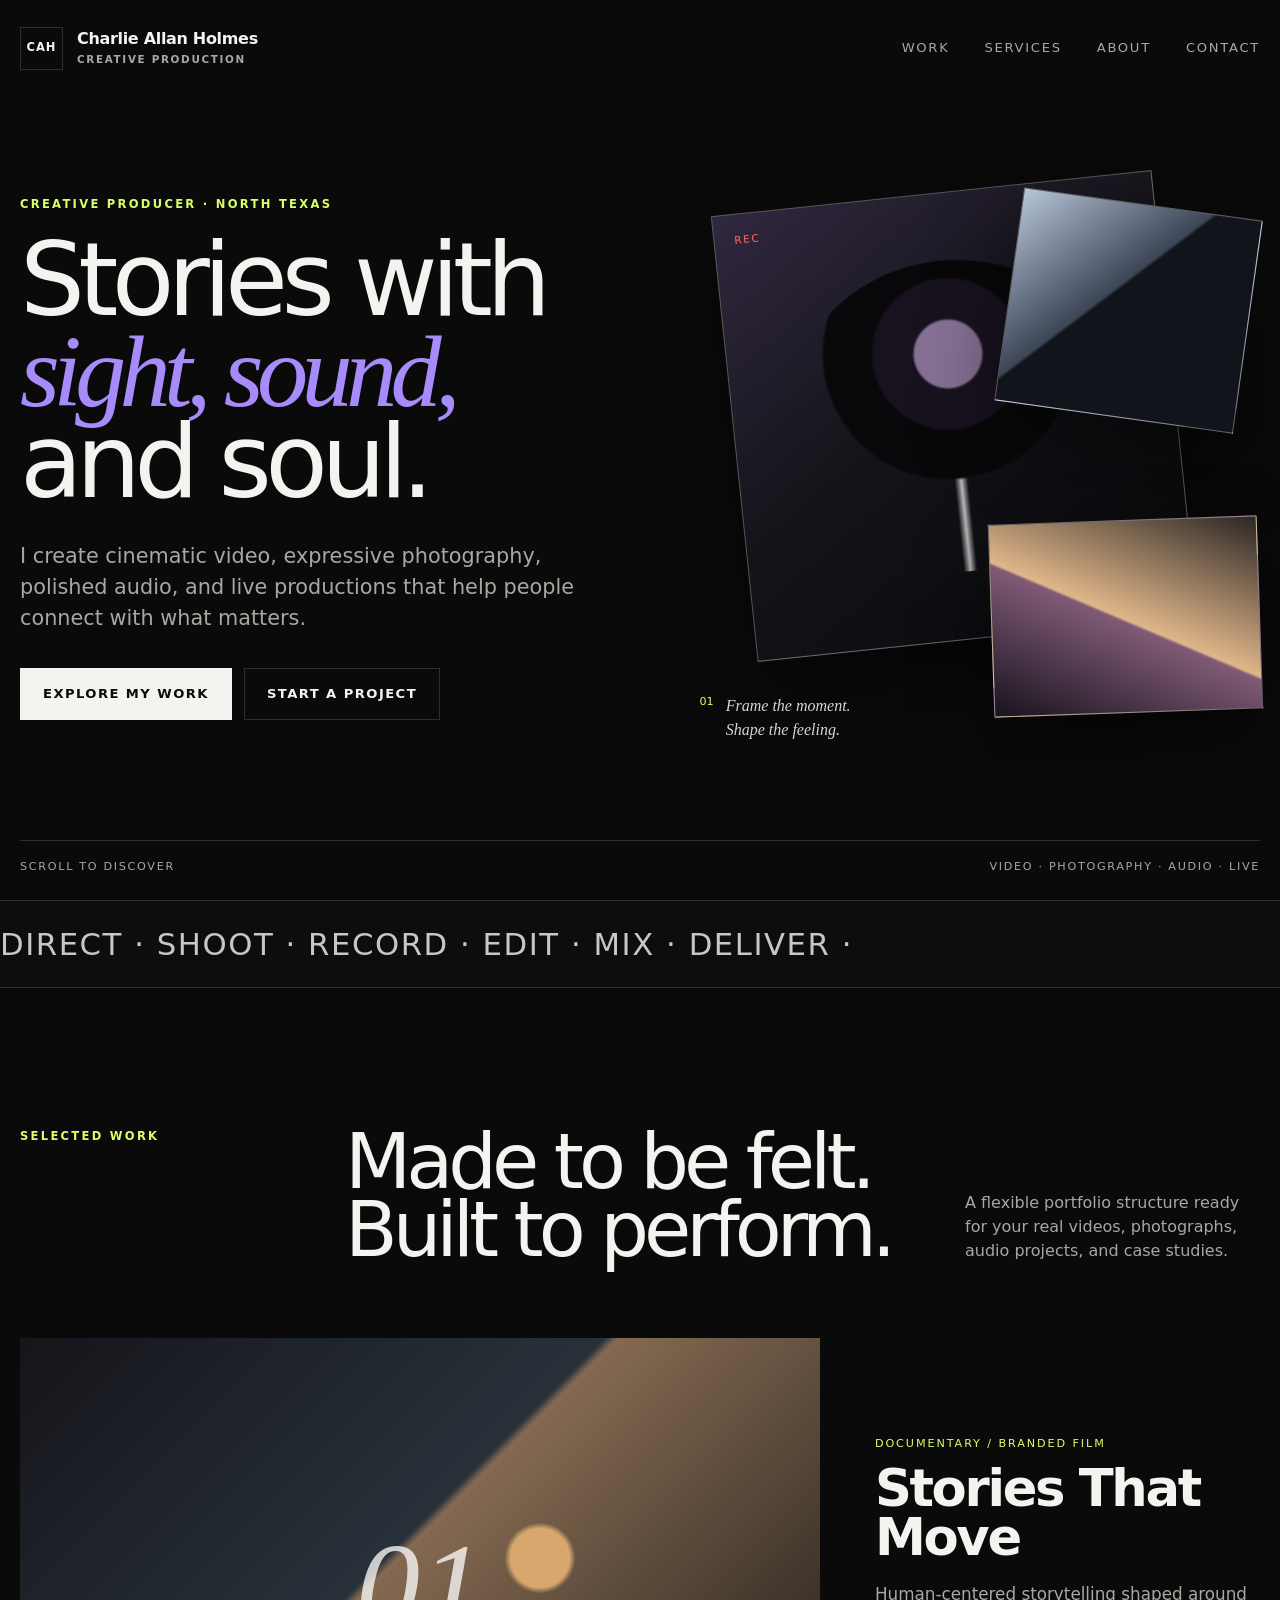
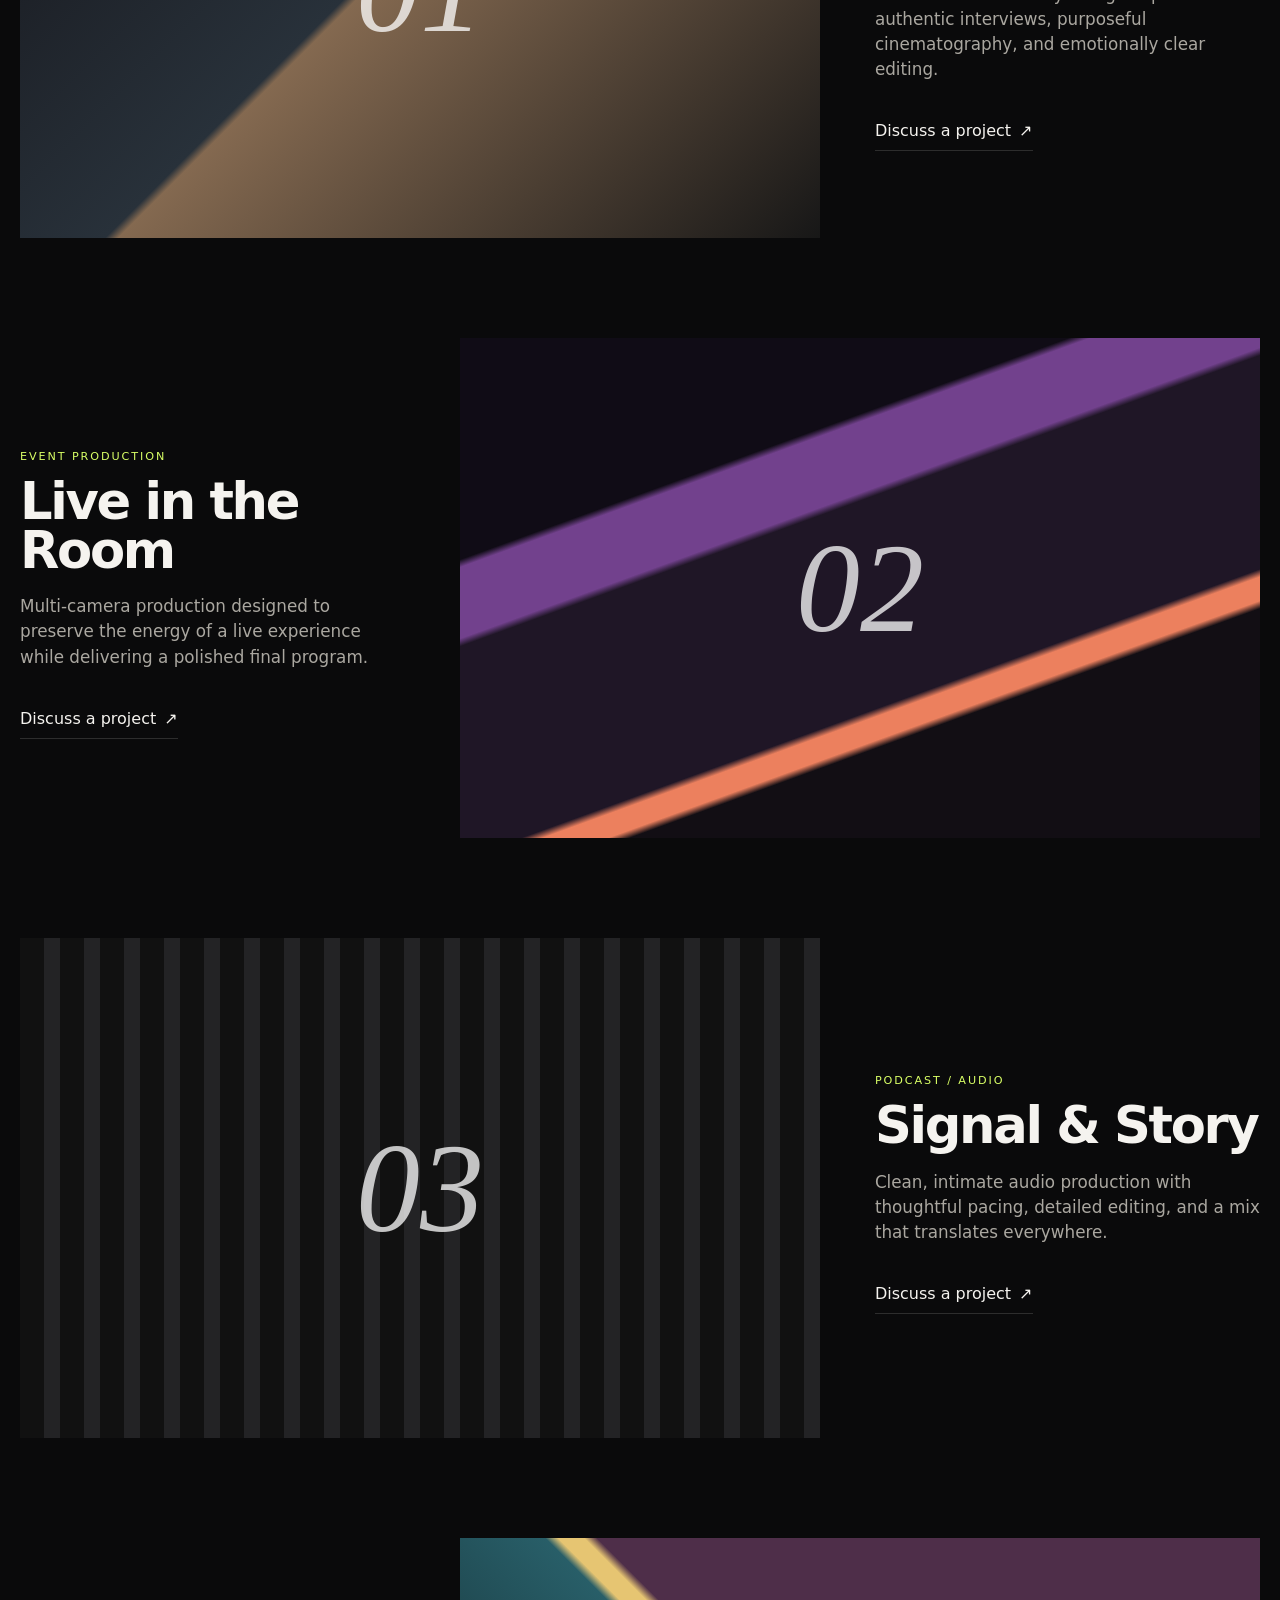
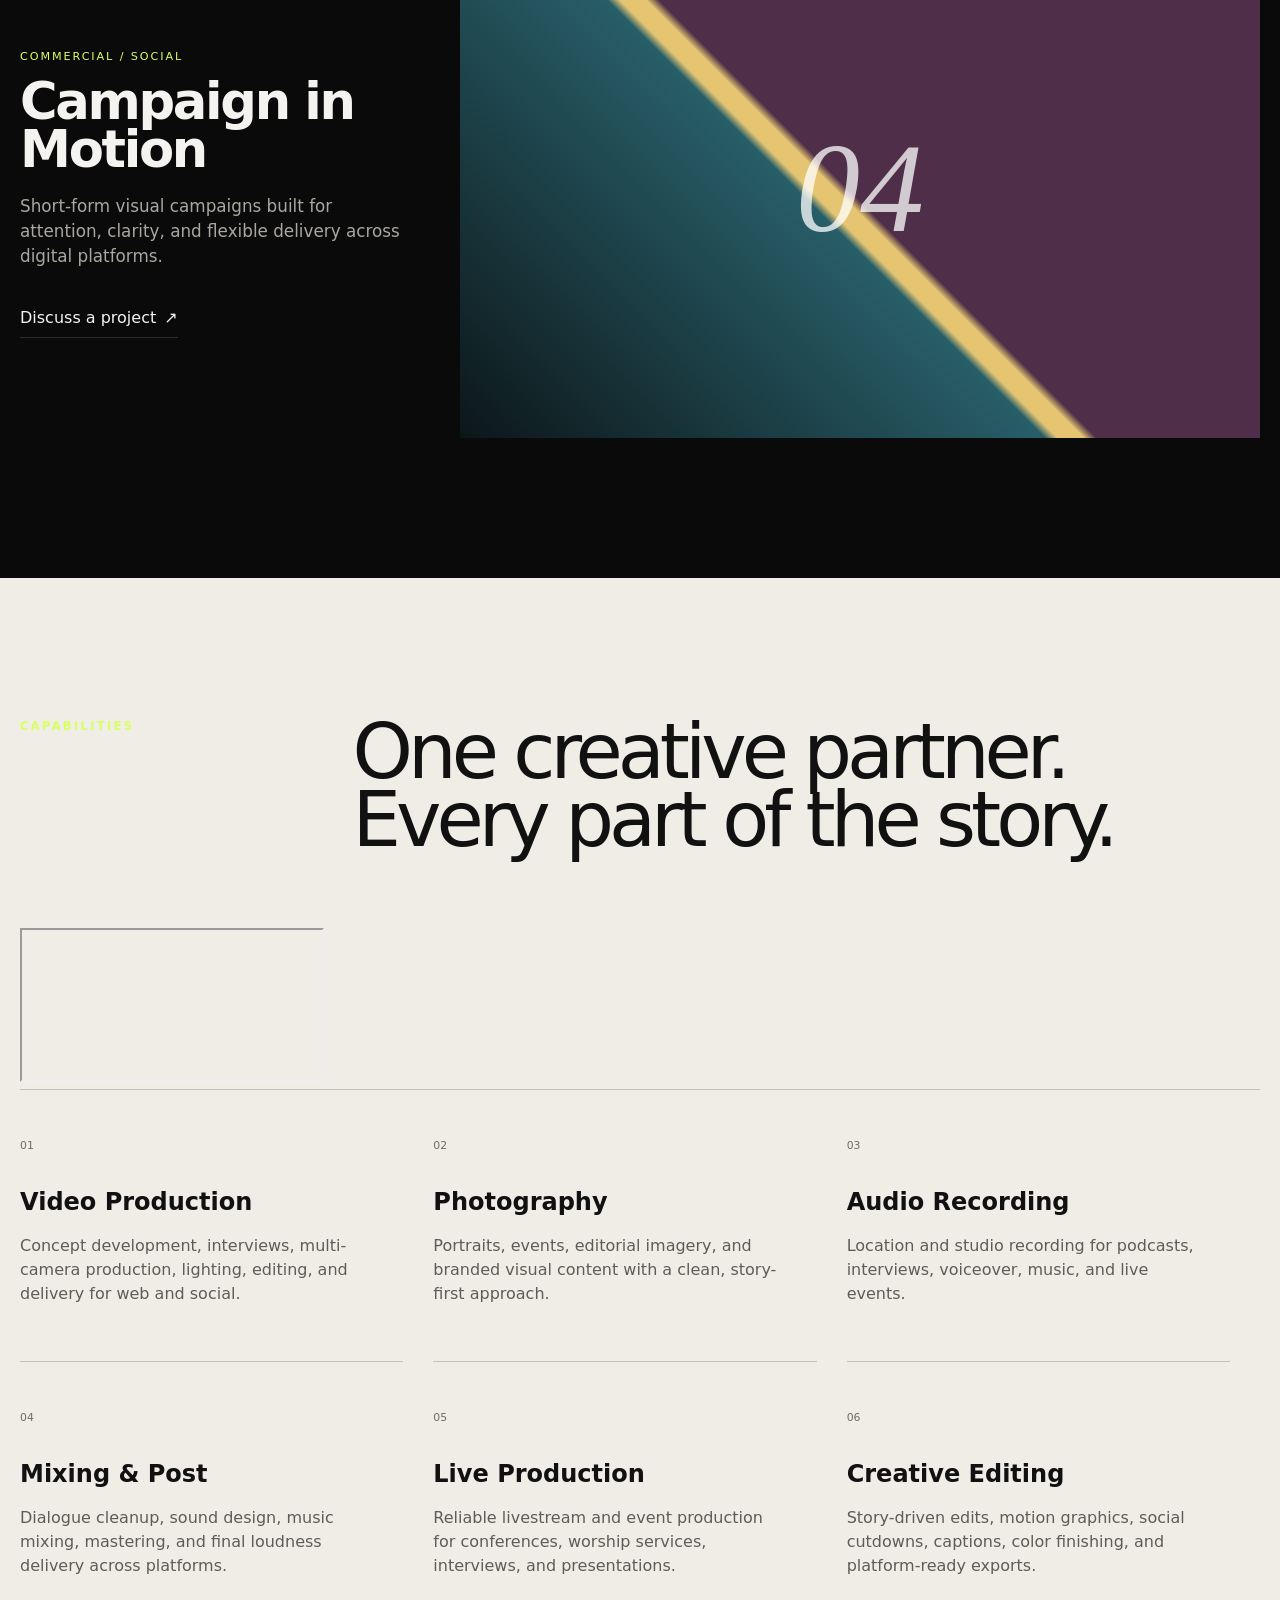
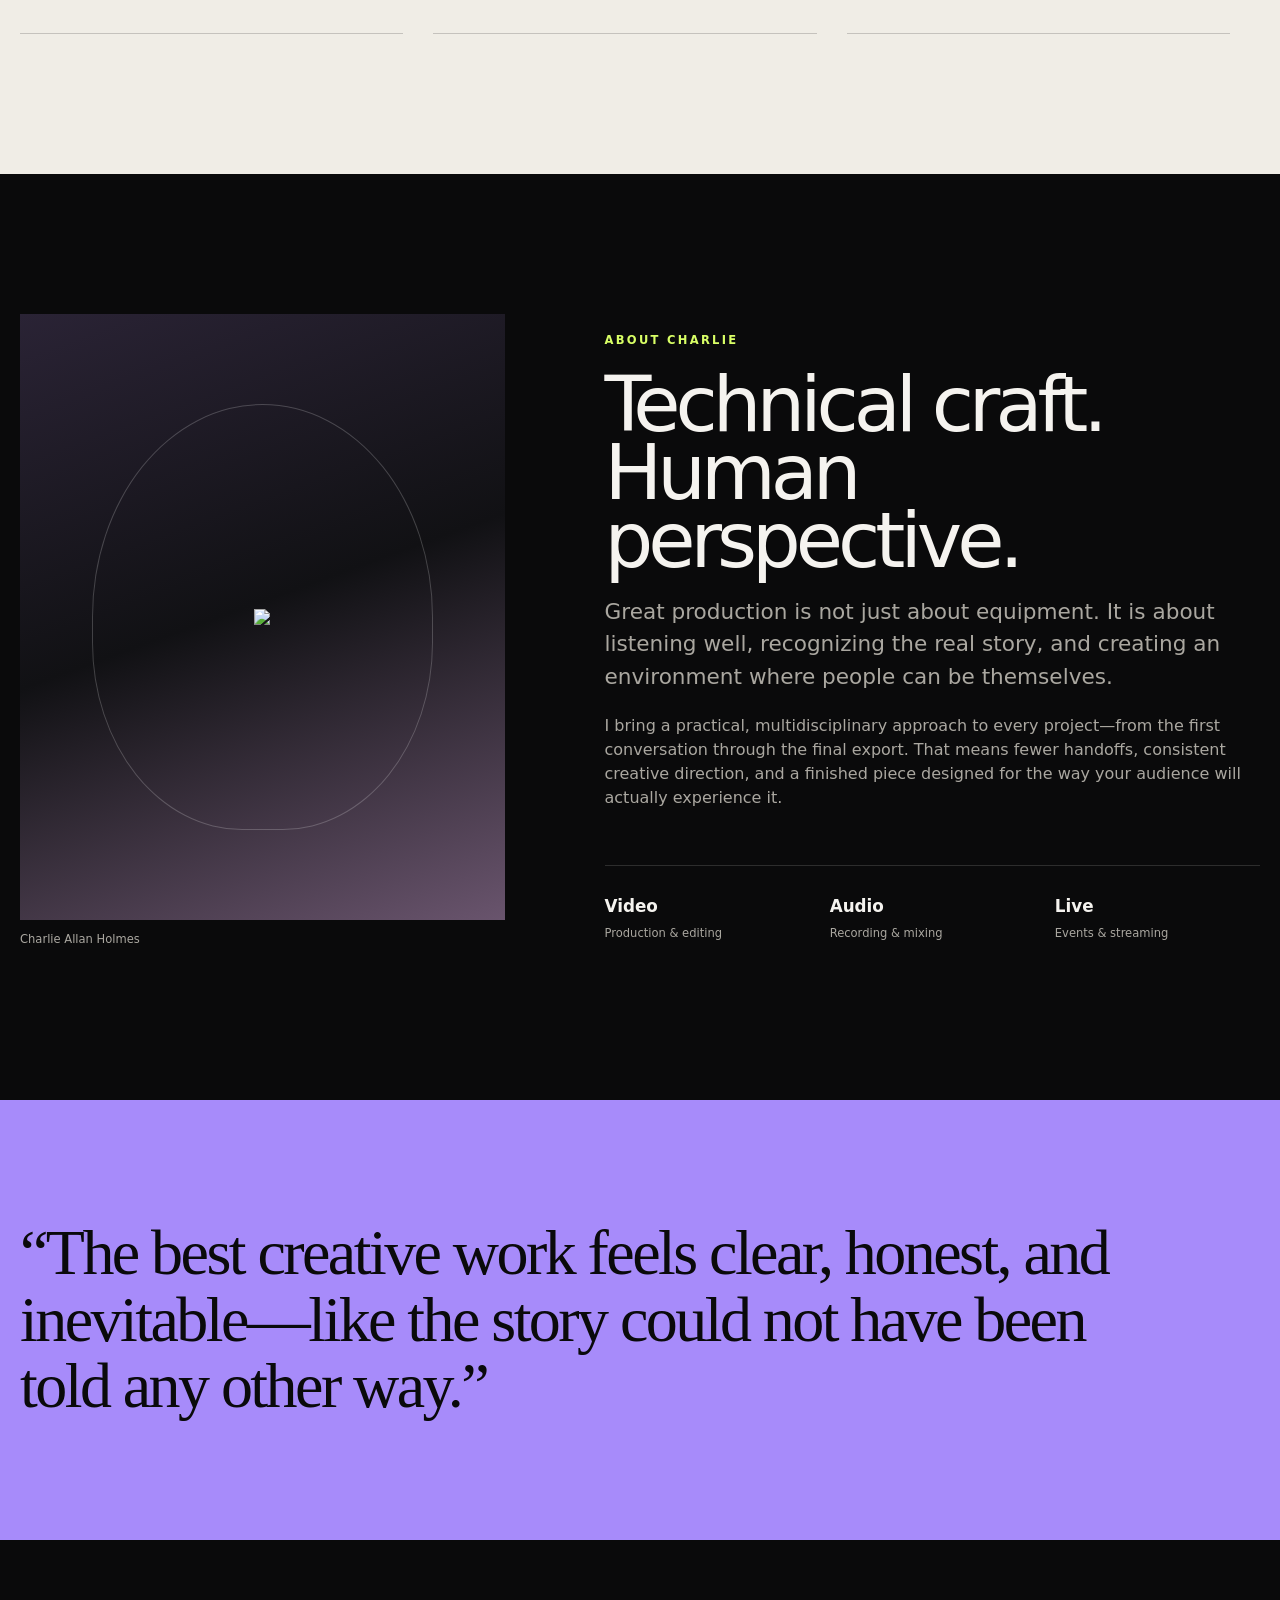
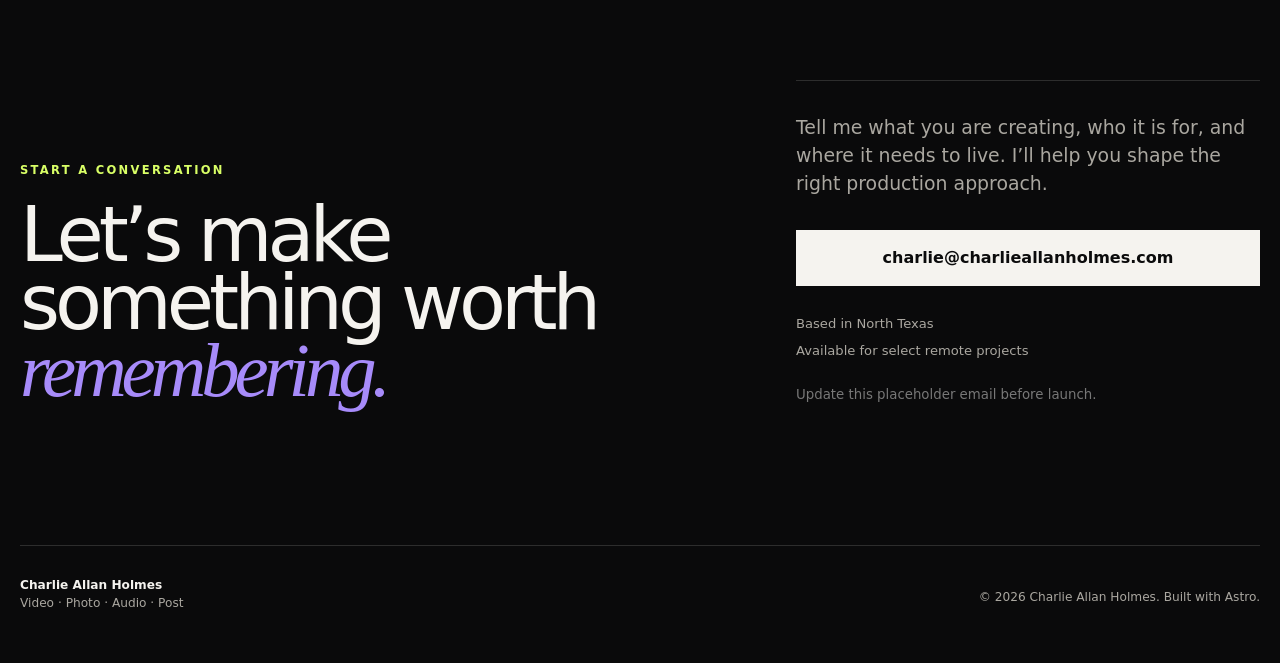
==== commit c0270766: "Update index.html Video Embed added" ====
--- a/index.html
+++ b/index.html
@@ -166,6 +166,17 @@
             <p class="eyebrow">Capabilities</p>
             <h2>One creative partner.<br />Every part of the story.</h2>
           </div>
+          <section id="services">
+
+    <div class="video-embed">
+        <iframe
+            src="https://www.youtube.com/embed/_8Ar7GZ_ryg"
+            title="Demo Reel"
+            allowfullscreen>
+        </iframe>
+    </div>
+
+</section>
           <div class="services-grid">
             <article class="service-card" data-reveal>
               <span>01</span>
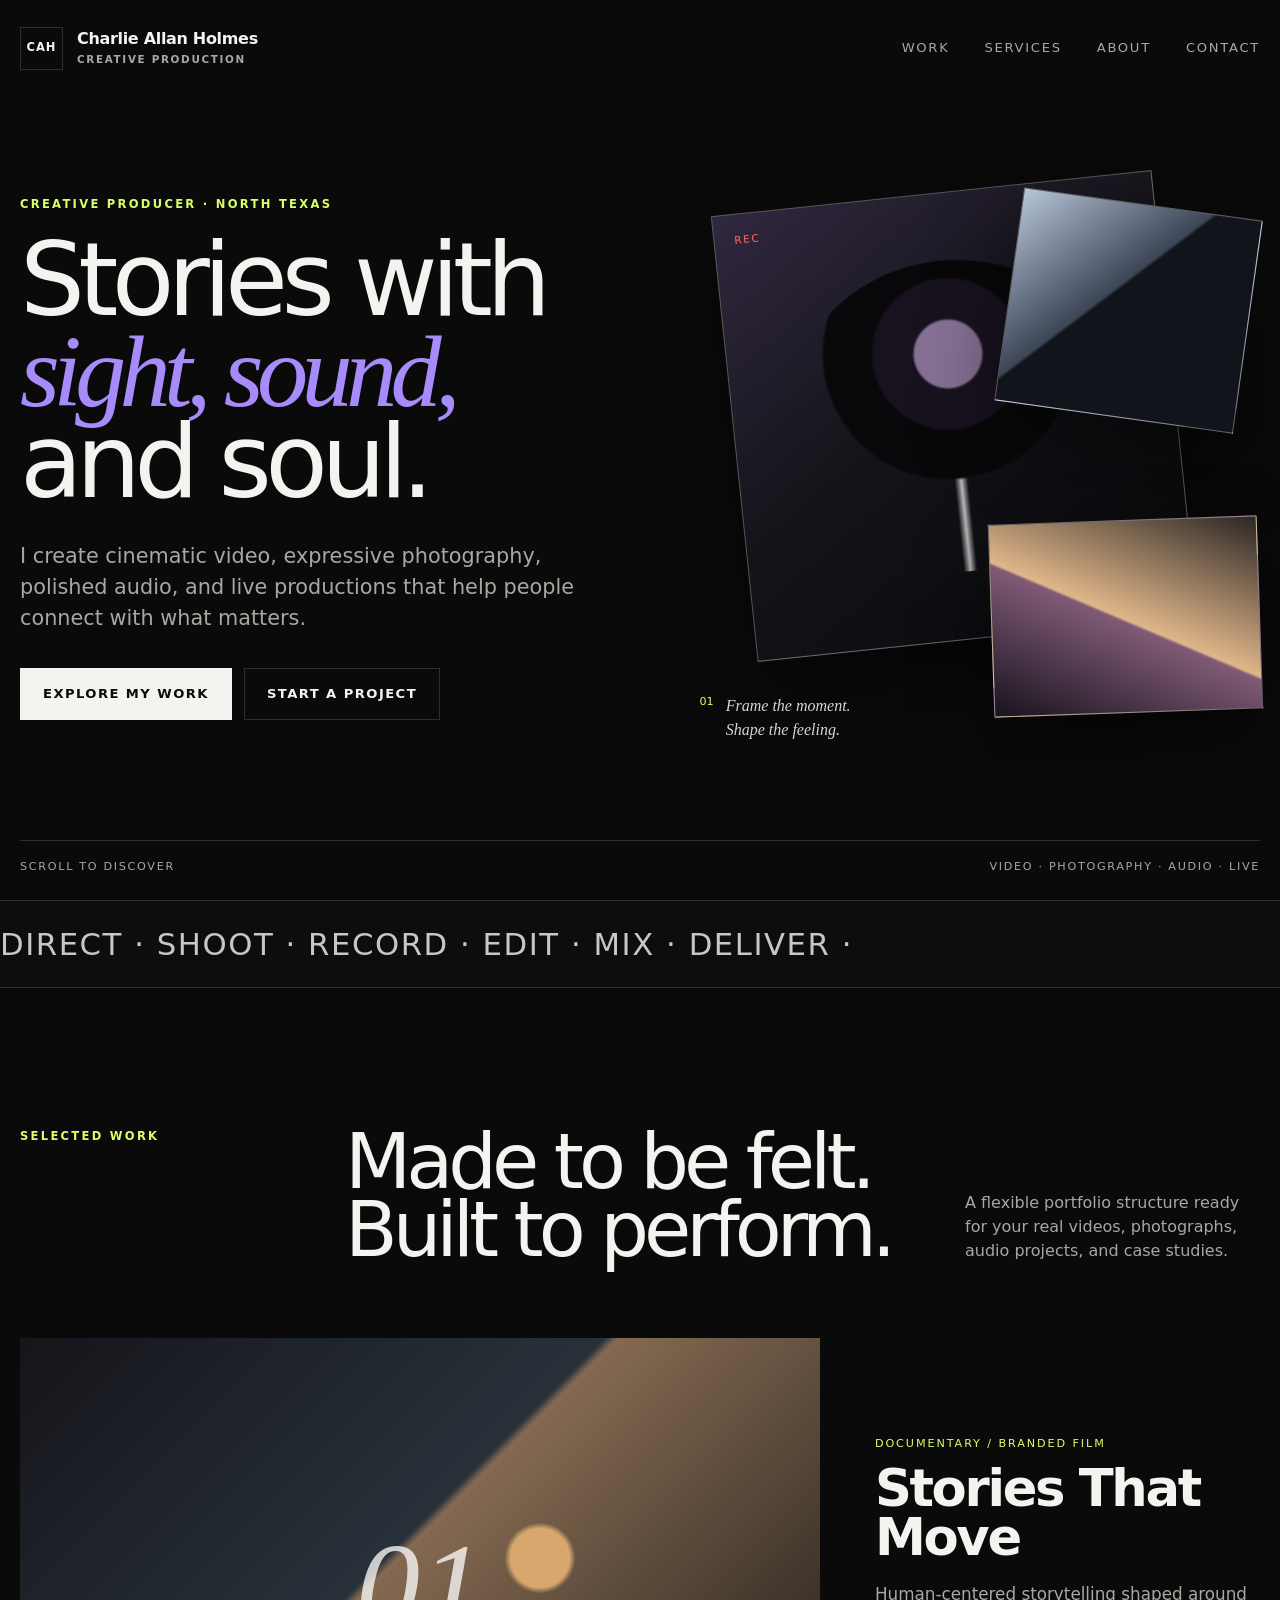
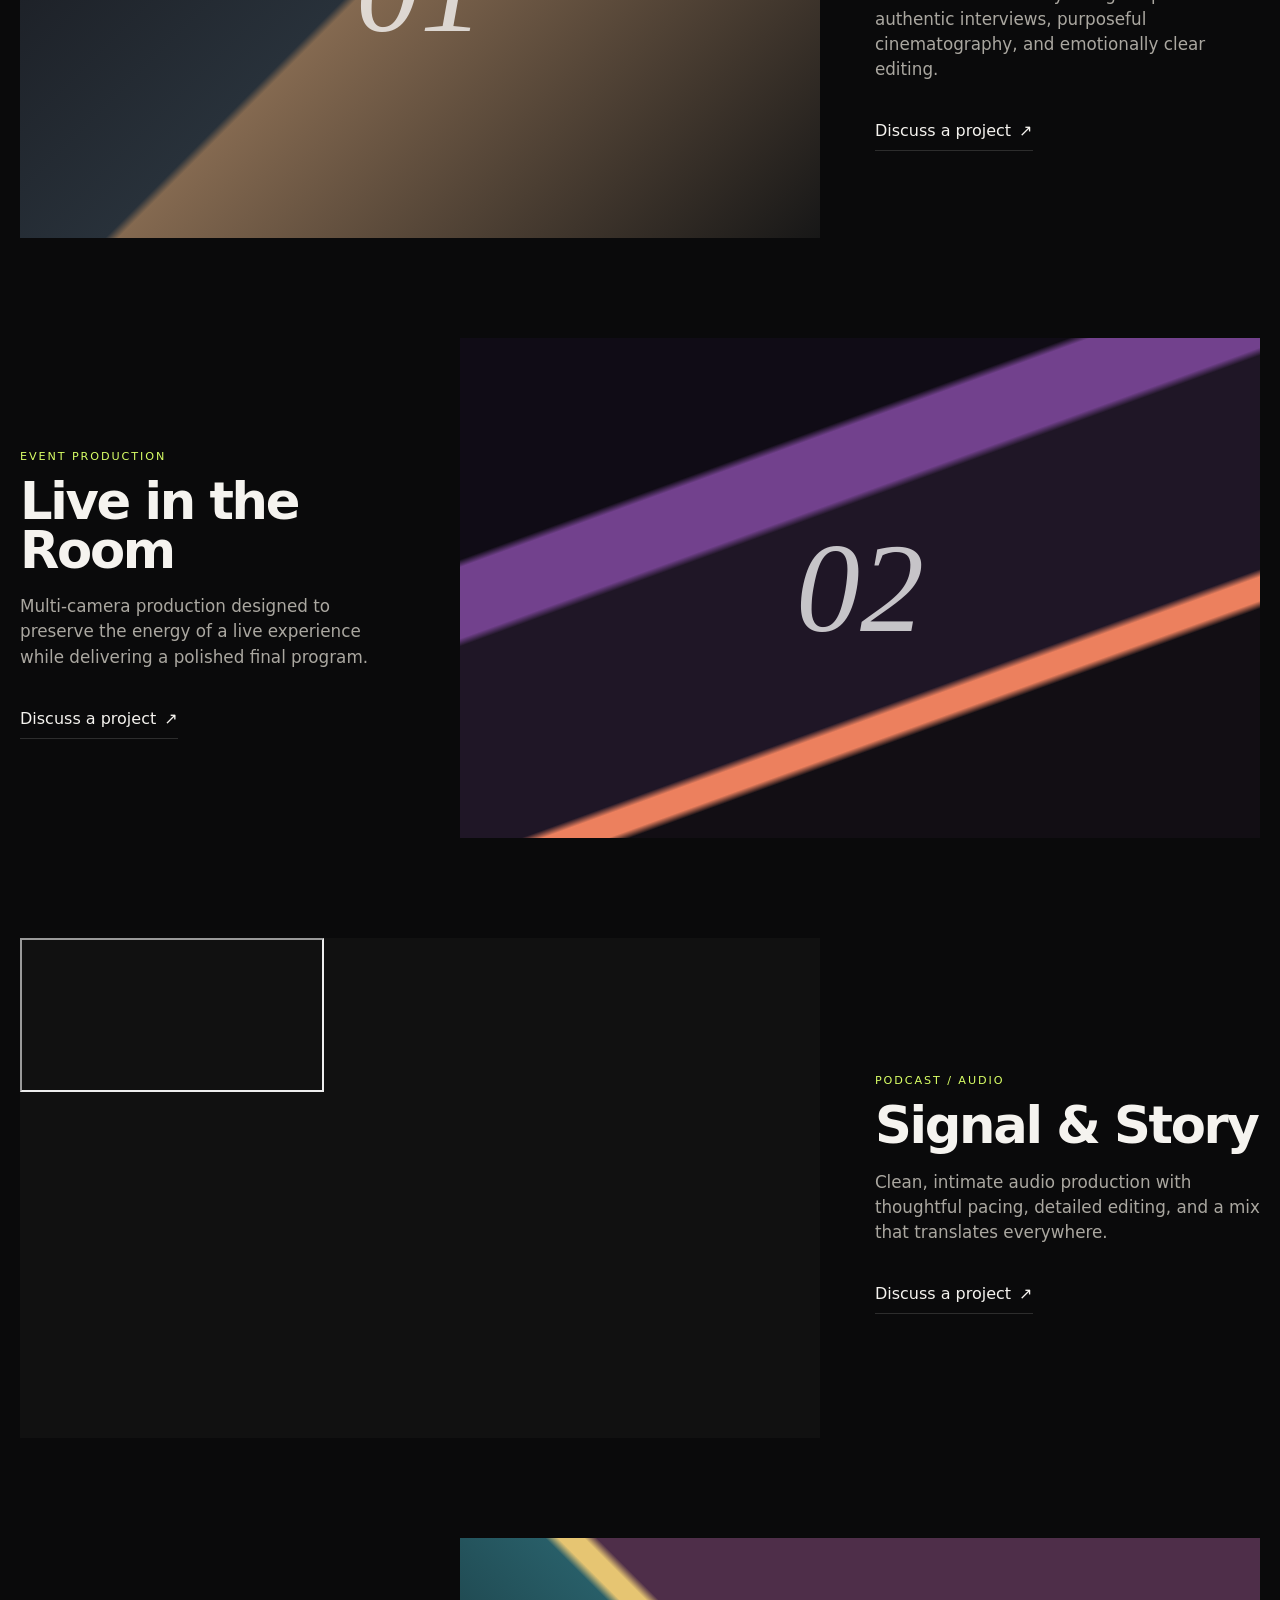
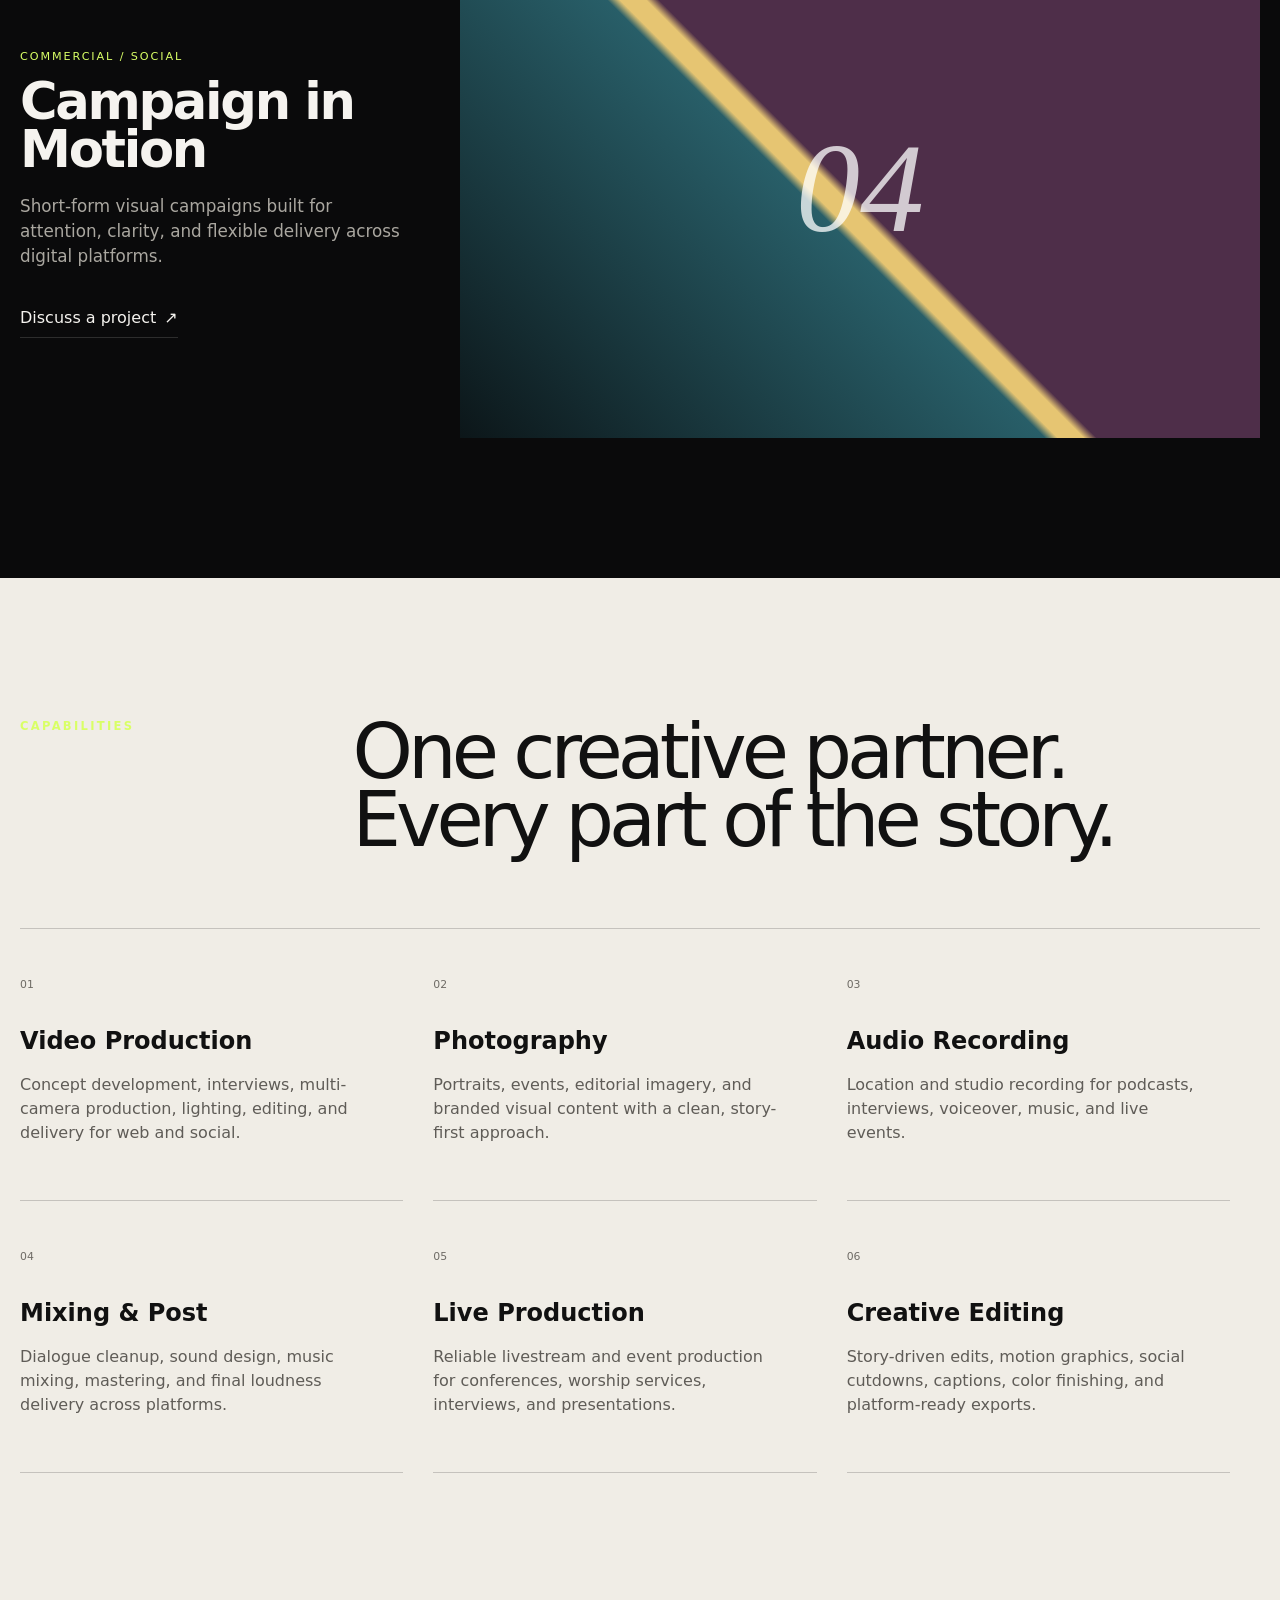
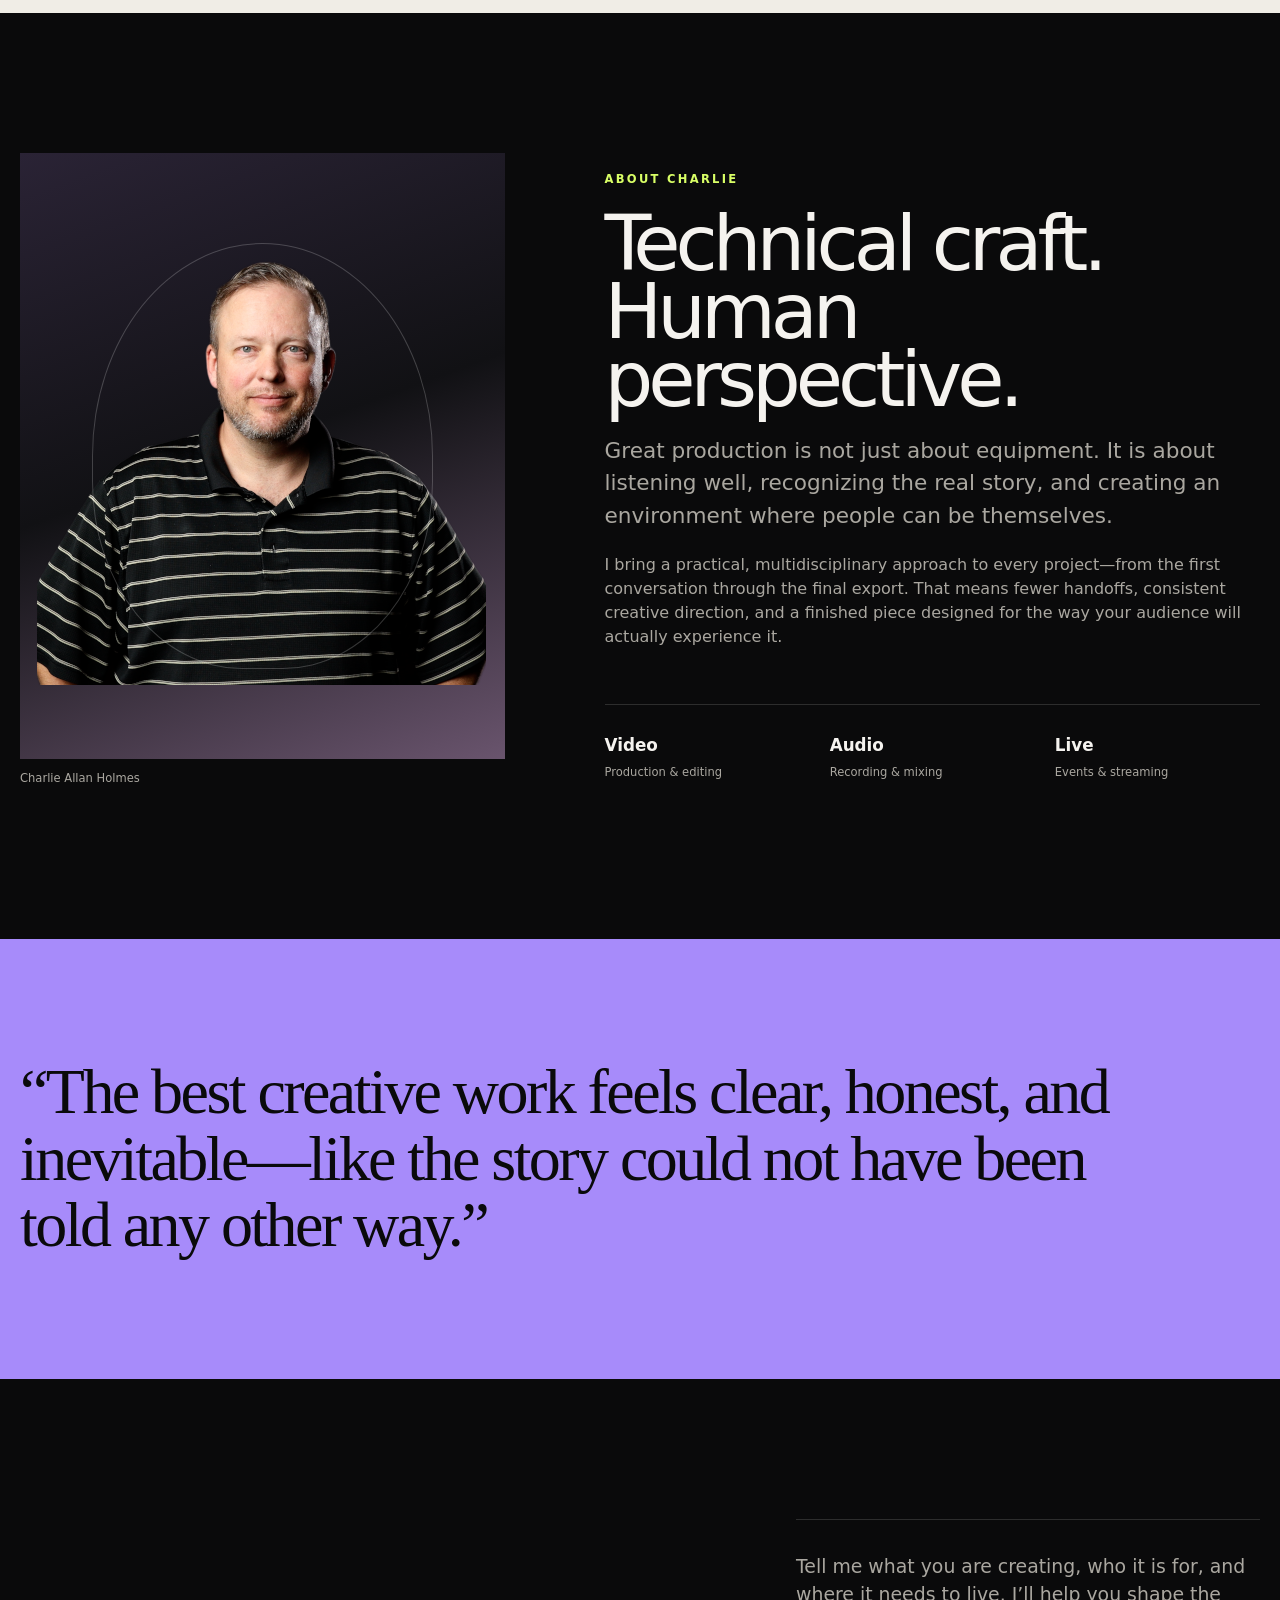
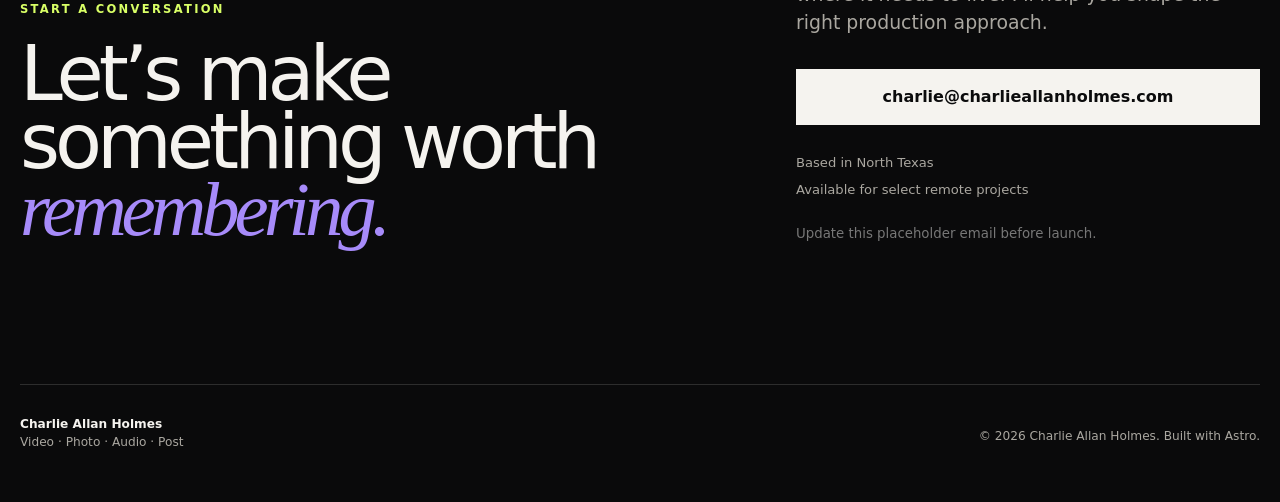
==== commit ac1bf646: "Update index.html" ====
--- a/index.html
+++ b/index.html
@@ -132,7 +132,13 @@
           </article>
           <article class="project" data-reveal>
             <div class="project-media">
-              <div class="art art-03"><span>03</span></div>
+              <div class="video-embed">
+                <iframe
+                    src="https://www.youtube.com/embed/_8Ar7GZ_ryg"
+                    title="Multi-Cam Interview"
+                    allowfullscreen>
+                </iframe>
+              </div>
             </div>
             <div class="project-content">
               <p class="project-category">Podcast / Audio</p>
@@ -167,14 +173,6 @@
             <h2>One creative partner.<br />Every part of the story.</h2>
           </div>
           <section id="services">
-
-    <div class="video-embed">
-        <iframe
-            src="https://www.youtube.com/embed/_8Ar7GZ_ryg"
-            title="Demo Reel"
-            allowfullscreen>
-        </iframe>
-    </div>
 
 </section>
           <div class="services-grid">
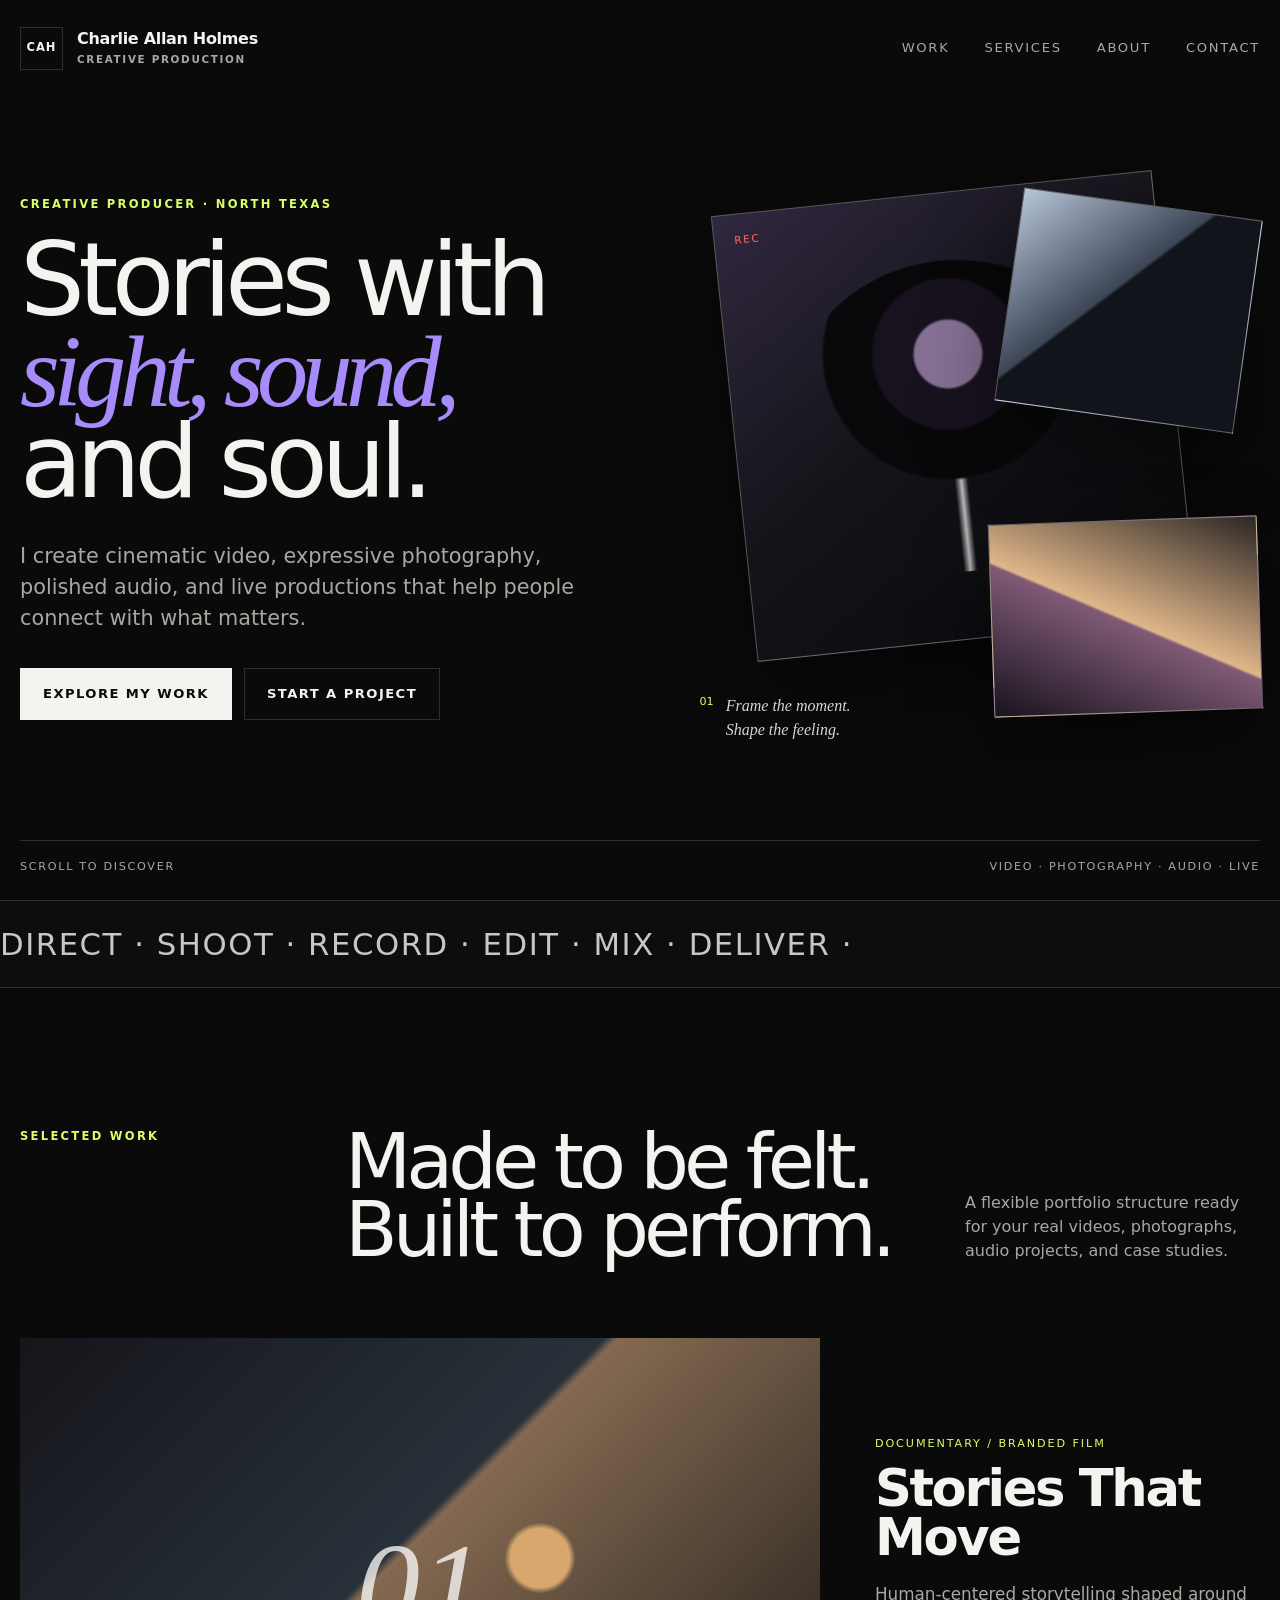
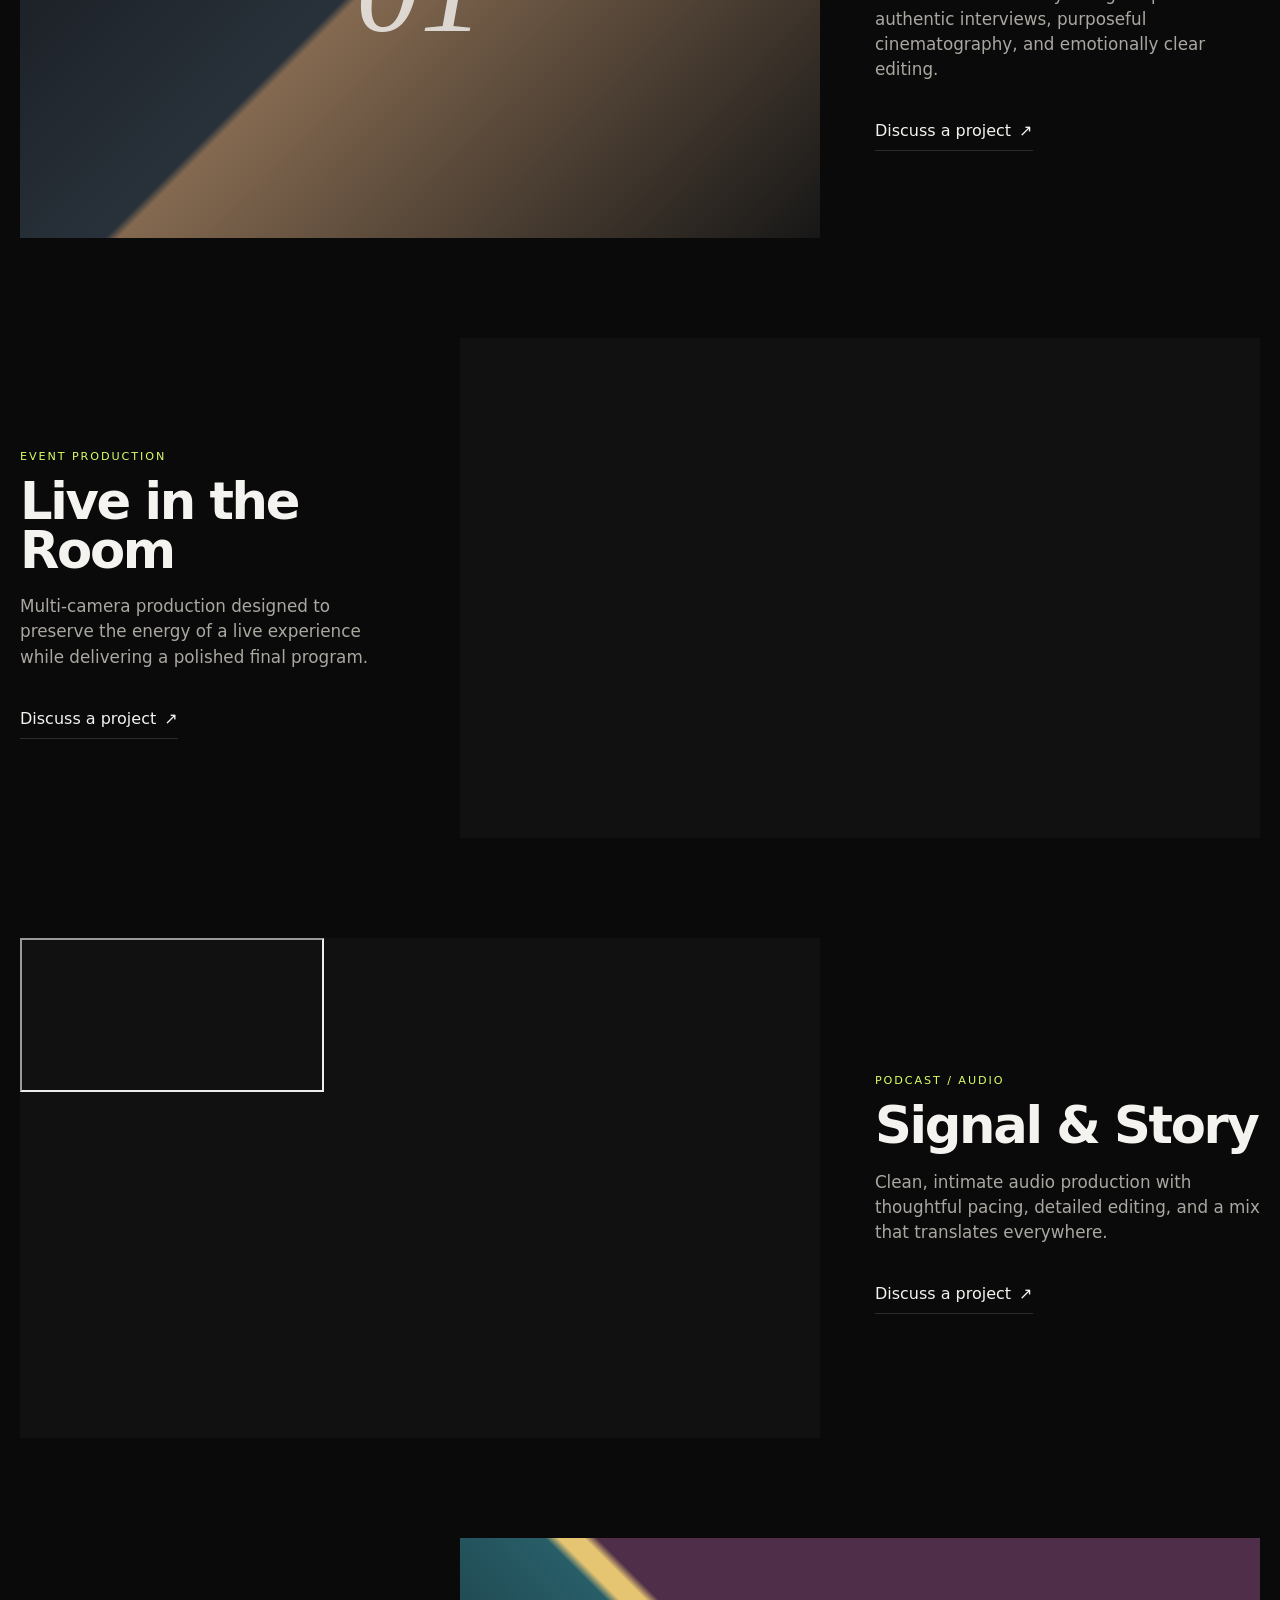
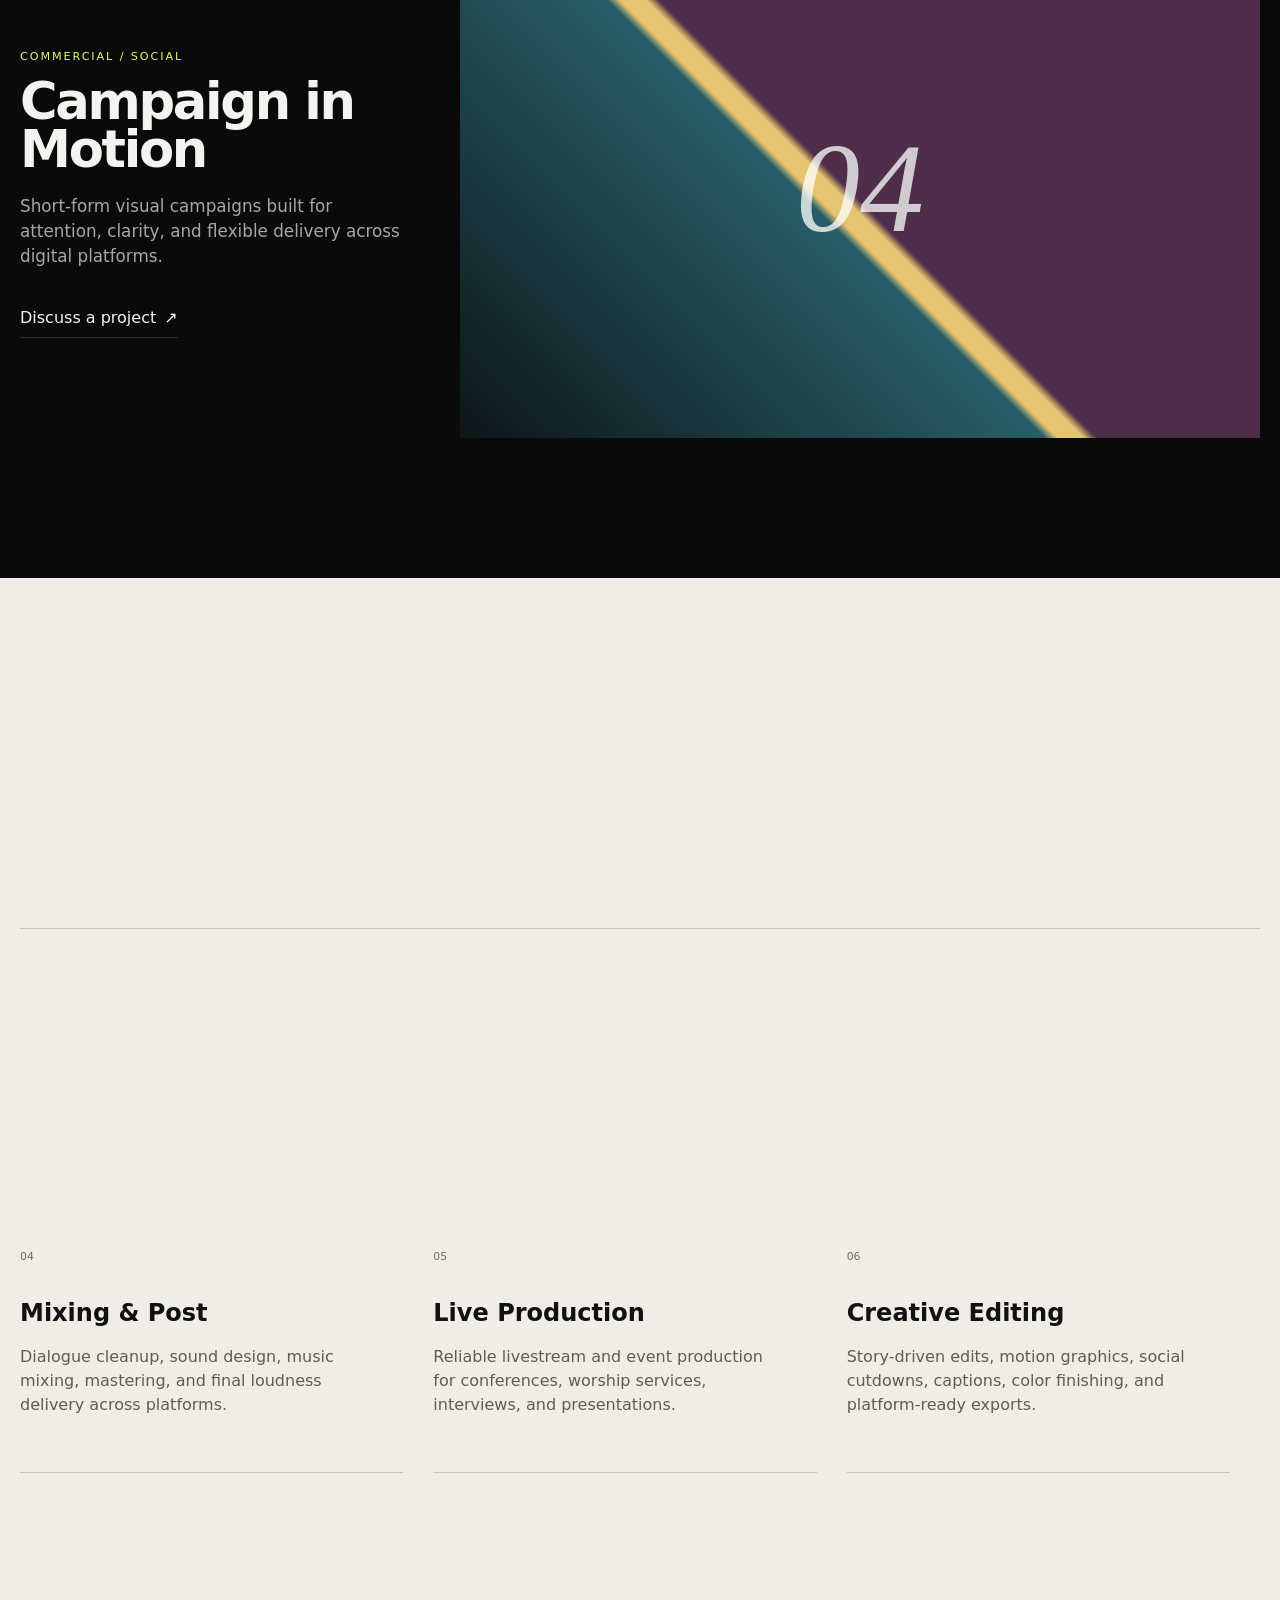
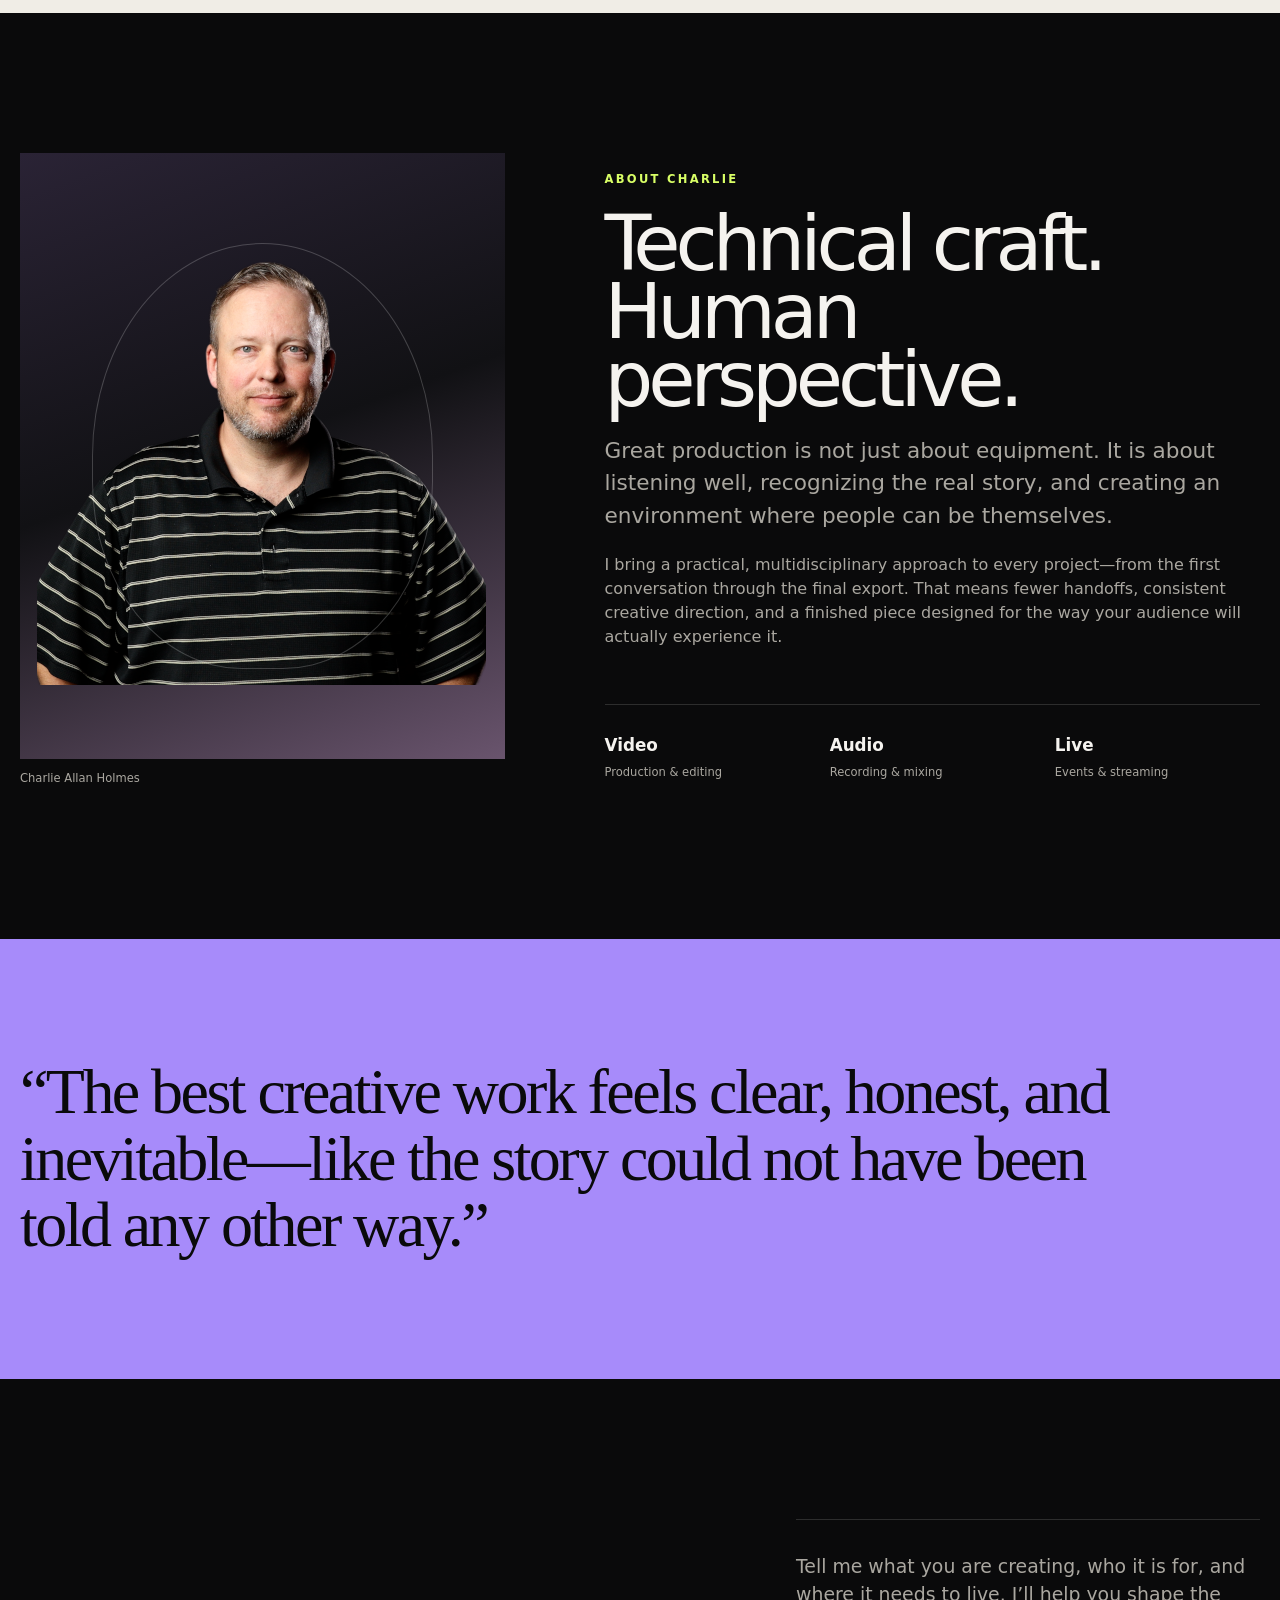
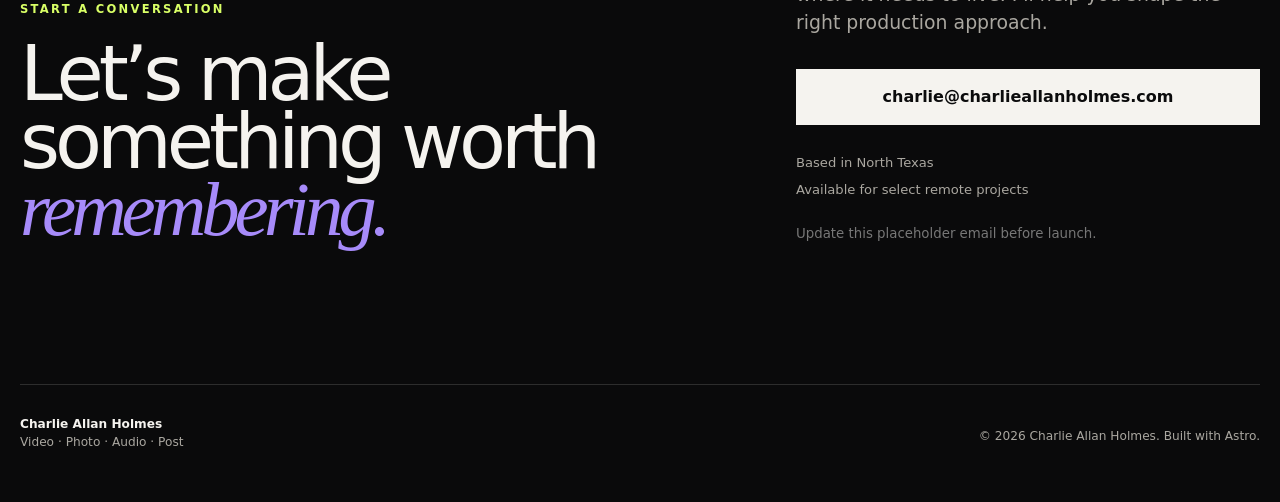
==== commit 0e92dcc4: "Update index.html" ====
--- a/index.html
+++ b/index.html
@@ -118,7 +118,13 @@
           </article>
           <article class="project" data-reveal>
             <div class="project-media">
-              <div class="art art-02"><span>02</span></div>
+              <div class="service-video">
+                <iframe
+                    src="https://www.youtube.com/embed/_8Ar7GZ_ryg"
+                    title="Video Production"
+                    allowfullscreen>
+                </iframe>
+              </div>
             </div>
             <div class="project-content">
               <p class="project-category">Event Production</p>
--- a/_astro/index.Cdfjbuul.css
+++ b/_astro/index.Cdfjbuul.css
@@ -1 +1,14 @@
 :root{--bg:#0a0a0b;--panel:#111114;--text:#f5f3ef;--muted:#aaa7a0;--line:rgba(255,255,255,.14);--accent:#a78bfa;--warm:#d9ff66;--max:1240px}*{box-sizing:border-box}html{scroll-behavior:smooth}body{margin:0;background:var(--bg);color:var(--text);font-family:Inter,ui-sans-serif,system-ui,-apple-system,BlinkMacSystemFont,Segoe UI,sans-serif;line-height:1.5}a{color:inherit;text-decoration:none}button{font:inherit}.shell{width:min(calc(100% - 40px),var(--max));margin-inline:auto}.site-header{height:96px;display:flex;align-items:center;justify-content:space-between;position:relative;z-index:10}.brand{display:flex;align-items:center;gap:14px}.brand-mark{display:grid;place-items:center;width:43px;height:43px;border:1px solid var(--line);font-weight:800;font-size:.72rem;letter-spacing:.08em}.brand-copy{font-weight:650;letter-spacing:-.02em;line-height:1.05}.brand-copy small{display:block;color:var(--muted);font-size:.65rem;text-transform:uppercase;letter-spacing:.16em;margin-top:6px}.desktop-nav{display:flex;gap:35px;font-size:.82rem;text-transform:uppercase;letter-spacing:.13em}.desktop-nav a{color:var(--muted);transition:.2s}.desktop-nav a:hover{color:var(--text)}.menu-button,.mobile-nav{display:none}.hero{min-height:100svh;display:flex;flex-direction:column}.hero-grid{flex:1;display:grid;grid-template-columns:1.05fr .95fr;align-items:center;gap:60px;padding:50px 0 70px}.eyebrow{margin:0 0 22px;color:var(--warm);font-size:.72rem;text-transform:uppercase;letter-spacing:.2em;font-weight:800}.hero h1,.section-heading h2,.about-copy h2,.contact-grid h2{margin:0;font-weight:500;letter-spacing:-.065em;line-height:.88}.hero h1{font-size:clamp(4.2rem,8vw,8rem)}em{font-family:Georgia,serif;font-weight:400;color:var(--accent)}.hero-intro{max-width:590px;color:var(--muted);font-size:clamp(1.05rem,1.7vw,1.3rem);margin:34px 0}.hero-actions{display:flex;gap:12px;flex-wrap:wrap}.button{display:inline-flex;align-items:center;justify-content:center;padding:15px 22px;border:1px solid var(--line);font-size:.82rem;text-transform:uppercase;letter-spacing:.11em;font-weight:750;transition:.25s}.button-primary{background:var(--text);color:#0b0b0c;border-color:var(--text)}.button-primary:hover{background:var(--warm);border-color:var(--warm)}.button-ghost:hover{background:#fff;color:#000}.hero-visual{height:min(63vh,700px);min-height:500px;position:relative}.frame{position:absolute;border:1px solid rgba(255,255,255,.3);background:linear-gradient(145deg,#231f2d,#111114);box-shadow:0 35px 80px #00000073}.frame-one{inset:3% 15% 18% 6%;transform:rotate(-6deg);background:radial-gradient(circle at 65% 34%,rgba(167,139,250,.9),transparent 6%),linear-gradient(145deg,#30283f,#151319 46%,#080809)}.frame-one:after{content:"";position:absolute;inset:15% 12%;border-radius:50%;background:radial-gradient(circle at 50% 30%,#867195 0 12%,#18121f 13% 27%,#08080a 28% 45%,transparent 46%),linear-gradient(90deg,transparent 48%,rgba(255,255,255,.7) 50%,transparent 52%);filter:blur(.4px)}.frame-one span{position:absolute;top:18px;left:20px;font-size:.65rem;letter-spacing:.15em;color:#ff6b6b}.frame-two{width:43%;height:38%;right:2%;top:5%;transform:rotate(8deg);background:linear-gradient(135deg,#b7c4d7,#3c4657 42%,#11151b 43%)}.frame-three{width:48%;height:34%;right:0;bottom:5%;transform:rotate(-2deg);background:linear-gradient(25deg,#17131d,#805a76 48%,#e0b689 49%,#2b2624)}.visual-label{position:absolute;left:0;bottom:0;display:flex;gap:12px;align-items:flex-start}.visual-label span{color:var(--warm);font-size:.7rem}.visual-label p{margin:0;font-family:Georgia,serif;font-style:italic;color:#d8d5cf}.hero-footer{border-top:1px solid var(--line);padding:18px 0 24px;display:flex;justify-content:space-between;color:var(--muted);font-size:.7rem;text-transform:uppercase;letter-spacing:.15em}.marquee{overflow:hidden;border-block:1px solid var(--line);padding:20px 0;background:#0d0d0f}.marquee div{white-space:nowrap;font-size:clamp(1.3rem,2.4vw,2.2rem);letter-spacing:.05em;color:#cbc7bf;animation:scroll 24s linear infinite}@keyframes scroll{to{transform:translate(-50%)}}.section{padding-block:140px}.section-heading{display:grid;grid-template-columns:1fr 2fr 1fr;gap:30px;align-items:end;margin-bottom:75px}.section-heading .eyebrow{align-self:start}.section-heading h2,.about-copy h2,.contact-grid h2{font-size:clamp(3.2rem,6vw,6.5rem)}.section-heading>p:last-child{color:var(--muted);margin:0;max-width:340px}.project-list{display:grid;gap:100px}.project{display:grid;grid-template-columns:1.35fr .65fr;gap:55px;align-items:center}.project:nth-child(2n){grid-template-columns:.65fr 1.35fr}.project:nth-child(2n) .project-media{order:2}.project-media{aspect-ratio:16/10;overflow:hidden;background:#111}.art{height:100%;position:relative;display:grid;place-items:center;transition:transform .6s ease}.project:hover .art{transform:scale(1.025)}.art span{font-family:Georgia,serif;font-style:italic;font-size:clamp(5rem,10vw,10rem);color:#ffffffbf}.art-01{background:radial-gradient(circle at 65% 44%,#d7a76e 0 5%,transparent 6%),linear-gradient(135deg,#15151a,#28313a 45%,#846950 46%,#171717)}.art-02{background:linear-gradient(160deg,#100c16 0 28%,#72418d 29% 38%,#1f1626 39% 66%,#ec805e 67% 70%,#120e14 71%)}.art-03{background:repeating-linear-gradient(90deg,#111 0 3%,#232325 3% 5%),radial-gradient(circle,#b499ff,transparent)}.art-04{background:linear-gradient(45deg,#0c1619,#285e68 45%,#e6c572 46% 48%,#4e2e49 49%)}.project-category{color:var(--warm)!important;font-size:.7rem!important;text-transform:uppercase;letter-spacing:.17em}.project-content h3{font-size:clamp(2.3rem,4vw,4.2rem);letter-spacing:-.045em;line-height:.95;margin:10px 0 20px}.project-content p{color:var(--muted);font-size:1.05rem}.project-content a{display:inline-flex;gap:8px;margin-top:20px;border-bottom:1px solid var(--line);padding-bottom:7px}.services-section{background:#f0ede6;color:#111}.section-heading.compact{grid-template-columns:1fr 3fr}.services-grid{display:grid;grid-template-columns:repeat(3,1fr);border-top:1px solid rgba(0,0,0,.18)}.service-card{padding:42px 30px 55px 0;border-bottom:1px solid rgba(0,0,0,.18);margin-right:30px}.service-card span{font-size:.68rem;color:#6f6c66}.service-card h3{font-size:1.5rem;margin:28px 0 14px}.service-card p{color:#5f5c57;margin:0}.about-grid{display:grid;grid-template-columns:.85fr 1.15fr;gap:100px;align-items:center}.portrait-placeholder{aspect-ratio:4/5;background:linear-gradient(160deg,#2a2335,#111114 48%,#69546d);display:grid;place-items:center;position:relative;overflow:hidden}.portrait-placeholder:after{content:"";position:absolute;width:70%;height:70%;border:1px solid rgba(255,255,255,.2);border-radius:50% 50% 44% 44%}.portrait-placeholder span{font-size:clamp(4rem,10vw,9rem);font-weight:900;color:#ffffff14}.about-visual>p{font-size:.72rem;color:var(--muted)}.about-copy .lead{font-size:1.35rem;color:#ddd}.about-copy>p:not(.eyebrow){color:var(--muted)}.stats{display:grid;grid-template-columns:repeat(3,1fr);gap:20px;margin-top:55px;padding-top:28px;border-top:1px solid var(--line)}.stats strong,.stats span{display:block}.stats strong{font-size:1.05rem}.stats span{font-size:.72rem;color:var(--muted);margin-top:5px}.quote-section{padding:120px 0;background:var(--accent);color:#0a0a0b}.quote-section p{font-family:Georgia,serif;font-size:clamp(2.4rem,5vw,5.3rem);line-height:1.04;letter-spacing:-.04em;margin:0;max-width:1100px}.contact-grid{display:grid;grid-template-columns:1.2fr .8fr;gap:80px;align-items:end}.contact-card{border-top:1px solid var(--line);padding-top:32px}.contact-card>p{font-size:1.18rem;color:var(--muted);margin:0 0 32px}.contact-card .button{text-transform:none;letter-spacing:0;font-size:1rem;width:100%}.contact-meta{display:grid;gap:8px;margin-top:28px;color:var(--muted);font-size:.82rem}.contact-card small{display:block;color:#777;margin-top:24px}.footer{width:min(calc(100% - 40px),var(--max));margin:auto;border-top:1px solid var(--line);padding:30px 0 45px;display:flex;justify-content:space-between;color:var(--muted);font-size:.76rem}.footer strong,.footer span{display:block}.footer strong{color:var(--text)}[data-reveal]{opacity:0;transform:translateY(26px);transition:opacity .8s ease,transform .8s ease}[data-reveal].is-visible{opacity:1;transform:none}.sr-only{position:absolute;width:1px;height:1px;padding:0;margin:-1px;overflow:hidden;clip:rect(0,0,0,0);white-space:nowrap;border:0}@media(prefers-reduced-motion:reduce){*{scroll-behavior:auto!important;animation:none!important;transition:none!important}[data-reveal]{opacity:1;transform:none}}@media(max-width:900px){.desktop-nav{display:none}.menu-button{display:grid;background:none;border:0;gap:5px;padding:12px;cursor:pointer}.menu-button span:not(.sr-only){display:block;width:24px;height:1px;background:#fff}.mobile-nav{display:none;position:absolute;top:80px;left:0;right:0;background:#111114;border:1px solid var(--line);padding:25px}.mobile-nav[data-open]{display:grid}.mobile-nav a{padding:13px 0;border-bottom:1px solid var(--line)}.hero-grid,.about-grid,.contact-grid{grid-template-columns:1fr}.hero-grid{padding-top:40px}.hero-visual{min-height:480px}.section-heading,.section-heading.compact{grid-template-columns:1fr}.project,.project:nth-child(2n){grid-template-columns:1fr}.project:nth-child(2n) .project-media{order:0}.services-grid{grid-template-columns:repeat(2,1fr)}}@media(max-width:600px){.shell{width:min(calc(100% - 26px),var(--max))}.site-header{height:76px}.brand-copy{font-size:.85rem}.hero h1{font-size:clamp(3.7rem,17vw,5.4rem)}.hero-grid{gap:30px}.hero-visual{min-height:380px;height:50vh}.hero-footer{display:none}.section{padding-block:90px}.section-heading{margin-bottom:48px}.project-list{gap:70px}.project{gap:25px}.services-grid{grid-template-columns:1fr}.service-card{margin-right:0}.about-grid,.contact-grid{gap:55px}.stats{grid-template-columns:1fr}.quote-section{padding:80px 0}.footer{display:grid;gap:20px}.footer p{margin:0}}
+.service-video {
+    width: 100%;
+    aspect-ratio: 16 / 9;
+    border-radius: 12px;
+    overflow: hidden;
+    margin-bottom: 1rem;
+}
+
+.service-video iframe {
+    width: 100%;
+    height: 100%;
+    border: 0;
+}
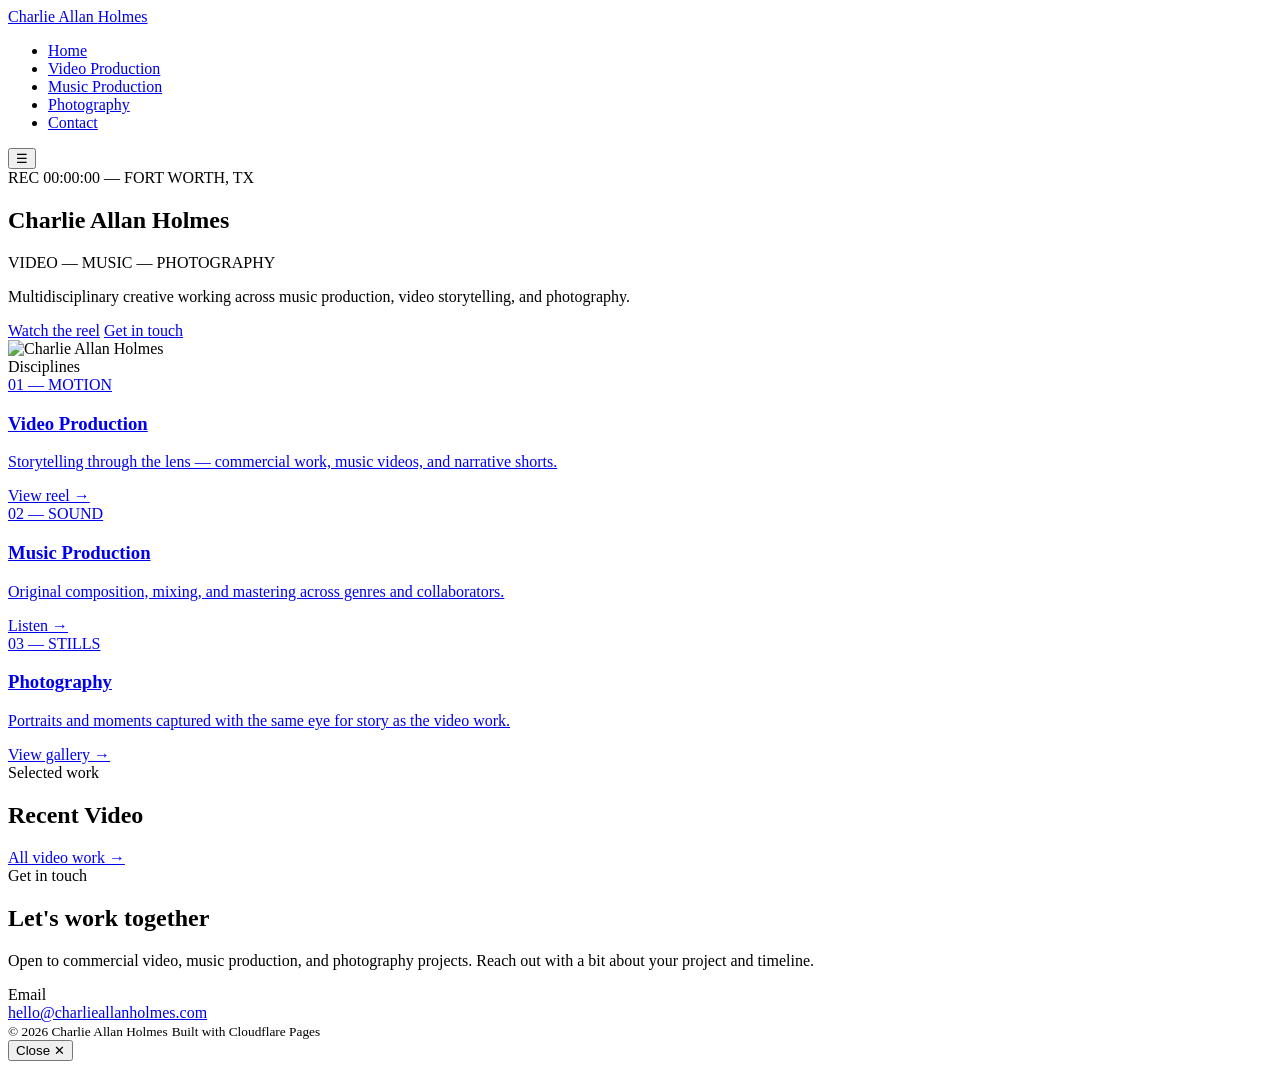
==== commit fc669e19: "new site minus the assets folder" ====
--- a/index.html
+++ b/index.html
@@ -1,329 +1,132 @@
-<!doctype html>
+<!DOCTYPE html>
 <html lang="en">
-  <head>
-    <meta charset="UTF-8" />
-    <meta name="viewport" content="width=device-width" />
-    <meta
-      name="description"
-      content="Creative production portfolio for videography, photography, audio recording, mixing, editing, and live production."
-    />
-    <meta name="theme-color" content="#0a0a0b" />
-    <link rel="icon" type="image/svg+xml" href="/favicon.svg" />
-    <link rel="canonical" href="https://charlieallanholmes.com/" />
-    <meta
-      property="og:title"
-      content="Charlie Allan Holmes | Creative Producer"
-    />
-    <meta
-      property="og:description"
-      content="Creative production portfolio for videography, photography, audio recording, mixing, editing, and live production."
-    />
-    <meta property="og:type" content="website" />
-    <meta property="og:url" content="https://charlieallanholmes.com/" />
-    <meta name="twitter:card" content="summary_large_image" />
-    <title>Charlie Allan Holmes | Creative Producer</title>
-    <link rel="stylesheet" href="/_astro/index.Cdfjbuul.css" />
-  </head>
-  <body>
-    <main>
-      <section class="hero shell">
-        <header class="site-header">
-          <a class="brand" href="/" aria-label="Charlie Allan Holmes home">
-            <span class="brand-mark">CAH</span>
-            <span class="brand-copy"
-              >Charlie Allan Holmes<small>Creative Production</small></span
-            >
-          </a>
-          <nav class="desktop-nav" aria-label="Primary navigation">
-            <a href="#work">Work</a><a href="#services">Services</a
-            ><a href="#about">About</a><a href="#contact">Contact</a>
-          </nav>
-          <button
-            class="menu-button"
-            data-menu-toggle
-            aria-expanded="false"
-            aria-controls="mobile-nav"
-          >
-            <span></span><span></span><span></span
-            ><span class="sr-only">Open menu</span>
-          </button>
-          <nav
-            id="mobile-nav"
-            class="mobile-nav"
-            data-mobile-nav
-            aria-label="Mobile navigation"
-          >
-            <a href="#work">Work</a><a href="#services">Services</a
-            ><a href="#about">About</a><a href="#contact">Contact</a>
-          </nav>
-        </header>
-        <div class="hero-grid">
-          <div class="hero-copy" data-reveal>
-            <p class="eyebrow">Creative producer · North Texas</p>
-            <h1>Stories with<br /><em>sight, sound,</em><br />and soul.</h1>
-            <p class="hero-intro">
-              I create cinematic video, expressive photography, polished audio,
-              and live productions that help people connect with what matters.
-            </p>
-            <div class="hero-actions">
-              <a class="button button-primary" href="#work">Explore my work</a
-              ><a class="button button-ghost" href="#contact"
-                >Start a project</a
-              >
-            </div>
+<head>
+<meta charset="UTF-8">
+<meta name="viewport" content="width=device-width, initial-scale=1">
+<title>Charlie Allan Holmes — Video, Music &amp; Photography</title>
+<meta name="description" content="Charlie Allan Holmes is a multidisciplinary content creator working across video production, music production, and photography.">
+<link rel="canonical" href="https://www.charlieallanholmes.com/">
+<link rel="preconnect" href="https://fonts.googleapis.com">
+<link rel="preconnect" href="https://fonts.gstatic.com" crossorigin>
+<link href="https://fonts.googleapis.com/css2?family=Oswald:wght@400;500;600;700&family=Inter:wght@400;500;600&family=JetBrains+Mono:wght@400;500&display=swap" rel="stylesheet">
+<link rel="stylesheet" href="/assets/css/style.css">
+</head>
+<body>
+
+<header class="site-header">
+  <nav class="nav">
+    <a class="brand" href="/">Charlie Allan <span>Holmes</span></a>
+    <ul class="nav-links">
+      <li><a href="/">Home</a></li>
+      <li><a href="/video-production/">Video Production</a></li>
+      <li><a href="/music-production/">Music Production</a></li>
+      <li><a href="/photography/">Photography</a></li>
+      <li><a href="#contact">Contact</a></li>
+    </ul>
+    <button class="nav-toggle" aria-label="Toggle menu">☰</button>
+  </nav>
+</header>
+
+<main>
+
+<section class="hero">
+    <div class="container hero-inner">
+      <div class="hero-copy">
+        <div class="timecode">REC <span data-timecode>00:00:00</span> — FORT WORTH, TX</div>
+        <h1>Charlie Allan <span class="accent">Holmes</span></h1>
+        <div class="hero-role">VIDEO — MUSIC — PHOTOGRAPHY</div>
+        <p class="lede" data-site-about>Multidisciplinary creative working across music production, video storytelling, and photography.</p>
+        <div class="hero-actions">
+          <a class="btn btn-primary" href="/video-production/">Watch the reel</a>
+          <a class="btn btn-ghost" href="#contact">Get in touch</a>
+        </div>
+      </div>
+      <div class="hero-photo">
+        <img src="/assets/img/profile.png" alt="Charlie Allan Holmes">
+      </div>
+    </div>
+  </section>
+
+  <section class="section">
+    <div class="container">
+      <div class="eyebrow">Disciplines</div>
+      <div class="discipline-grid">
+        <a class="discipline-card" href="/video-production/">
+          <div>
+            <span class="reel-tag">01 — MOTION</span>
+            <h3>Video Production</h3>
+            <p>Storytelling through the lens — commercial work, music videos, and narrative shorts.</p>
           </div>
-          <div class="hero-visual" aria-hidden="true" data-reveal>
-            <div class="frame frame-one"><span>REC</span></div>
-            <div class="frame frame-two"></div>
-            <div class="frame frame-three"></div>
-            <div class="visual-label">
-              <span>01</span>
-              <p>Frame the moment.<br />Shape the feeling.</p>
-            </div>
+          <span class="go">View reel →</span>
+        </a>
+        <a class="discipline-card" href="/music-production/">
+          <div>
+            <span class="reel-tag">02 — SOUND</span>
+            <h3>Music Production</h3>
+            <p>Original composition, mixing, and mastering across genres and collaborators.</p>
           </div>
+          <span class="go">Listen →</span>
+        </a>
+        <a class="discipline-card" href="/photography/">
+          <div>
+            <span class="reel-tag">03 — STILLS</span>
+            <h3>Photography</h3>
+            <p>Portraits and moments captured with the same eye for story as the video work.</p>
+          </div>
+          <span class="go">View gallery →</span>
+        </a>
+      </div>
+    </div>
+  </section>
+
+  <section class="section">
+    <div class="container">
+      <div class="section-head">
+        <div>
+          <div class="eyebrow">Selected work</div>
+          <h2>Recent Video</h2>
         </div>
-        <div class="hero-footer">
-          <span>Scroll to discover</span
-          ><span>Video · Photography · Audio · Live</span>
+        <a class="view-all" href="/video-production/">All video work →</a>
+      </div>
+      <div class="video-grid" data-video-grid data-limit="3"></div>
+    </div>
+  </section>
+
+  <section class="section" id="contact">
+    <div class="container">
+      <div class="about-grid">
+        <div>
+          <div class="eyebrow">Get in touch</div>
+          <h2>Let's work together</h2>
+          <p>Open to commercial video, music production, and photography projects. Reach out with a bit about your project and timeline.</p>
         </div>
-      </section>
-      <section class="marquee" aria-label="Creative disciplines">
-        <div>
-          DIRECT · SHOOT · RECORD · EDIT · MIX · DELIVER · 
+        <div class="contact-card">
+          <div class="label">Email</div>
+          <a class="email" data-site-email href="mailto:hello@charlieallanholmes.com">hello@charlieallanholmes.com</a>
+          <div class="socials" data-site-socials></div>
         </div>
-      </section>
-      <section id="work" class="section shell">
-        <div class="section-heading" data-reveal>
-          <p class="eyebrow">Selected work</p>
-          <h2>Made to be felt.<br />Built to perform.</h2>
-          <p>
-            A flexible portfolio structure ready for your real videos,
-            photographs, audio projects, and case studies.
-          </p>
-        </div>
-        <div class="project-list">
-          <article class="project" data-reveal>
-            <div class="project-media">
-              <div class="art art-01"><span>01</span></div>
-            </div>
-            <div class="project-content">
-              <p class="project-category">Documentary / Branded Film</p>
-              <h3>Stories That Move</h3>
-              <p>
-                Human-centered storytelling shaped around authentic interviews,
-                purposeful cinematography, and emotionally clear editing.
-              </p>
-              <a href="#contact">Discuss a project <span>↗</span></a>
-            </div>
-          </article>
-          <article class="project" data-reveal>
-            <div class="project-media">
-              <div class="service-video">
-                <iframe
-                    src="https://www.youtube.com/embed/_8Ar7GZ_ryg"
-                    title="Video Production"
-                    allowfullscreen>
-                </iframe>
-              </div>
-            </div>
-            <div class="project-content">
-              <p class="project-category">Event Production</p>
-              <h3>Live in the Room</h3>
-              <p>
-                Multi-camera production designed to preserve the energy of a
-                live experience while delivering a polished final program.
-              </p>
-              <a href="#contact">Discuss a project <span>↗</span></a>
-            </div>
-          </article>
-          <article class="project" data-reveal>
-            <div class="project-media">
-              <div class="video-embed">
-                <iframe
-                    src="https://www.youtube.com/embed/_8Ar7GZ_ryg"
-                    title="Multi-Cam Interview"
-                    allowfullscreen>
-                </iframe>
-              </div>
-            </div>
-            <div class="project-content">
-              <p class="project-category">Podcast / Audio</p>
-              <h3>Signal &amp; Story</h3>
-              <p>
-                Clean, intimate audio production with thoughtful pacing,
-                detailed editing, and a mix that translates everywhere.
-              </p>
-              <a href="#contact">Discuss a project <span>↗</span></a>
-            </div>
-          </article>
-          <article class="project" data-reveal>
-            <div class="project-media">
-              <div class="art art-04"><span>04</span></div>
-            </div>
-            <div class="project-content">
-              <p class="project-category">Commercial / Social</p>
-              <h3>Campaign in Motion</h3>
-              <p>
-                Short-form visual campaigns built for attention, clarity, and
-                flexible delivery across digital platforms.
-              </p>
-              <a href="#contact">Discuss a project <span>↗</span></a>
-            </div>
-          </article>
-        </div>
-      </section>
-      <section id="services" class="section services-section">
-        <div class="shell">
-          <div class="section-heading compact" data-reveal>
-            <p class="eyebrow">Capabilities</p>
-            <h2>One creative partner.<br />Every part of the story.</h2>
-          </div>
-          <section id="services">
+      </div>
+    </div>
+  </section>
 
-</section>
-          <div class="services-grid">
-            <article class="service-card" data-reveal>
-              <span>01</span>
-              <h3>Video Production</h3>
-              <p>
-                Concept development, interviews, multi-camera production,
-                lighting, editing, and delivery for web and social.
-              </p>
-            </article>
-            <article class="service-card" data-reveal>
-              <span>02</span>
-              <h3>Photography</h3>
-              <p>
-                Portraits, events, editorial imagery, and branded visual content
-                with a clean, story-first approach.
-              </p>
-            </article>
-            <article class="service-card" data-reveal>
-              <span>03</span>
-              <h3>Audio Recording</h3>
-              <p>
-                Location and studio recording for podcasts, interviews,
-                voiceover, music, and live events.
-              </p>
-            </article>
-            <article class="service-card" data-reveal>
-              <span>04</span>
-              <h3>Mixing &amp; Post</h3>
-              <p>
-                Dialogue cleanup, sound design, music mixing, mastering, and
-                final loudness delivery across platforms.
-              </p>
-            </article>
-            <article class="service-card" data-reveal>
-              <span>05</span>
-              <h3>Live Production</h3>
-              <p>
-                Reliable livestream and event production for conferences,
-                worship services, interviews, and presentations.
-              </p>
-            </article>
-            <article class="service-card" data-reveal>
-              <span>06</span>
-              <h3>Creative Editing</h3>
-              <p>
-                Story-driven edits, motion graphics, social cutdowns, captions,
-                color finishing, and platform-ready exports.
-              </p>
-            </article>
-          </div>
-        </div>
-      </section>
-      <section id="about" class="section shell about-grid">
-        <div class="about-visual" data-reveal>
-          <div class="portrait-placeholder"><img src="./img/CH.png"></div>
-          <p>Charlie Allan Holmes</p>
-        </div>
-        <div class="about-copy" data-reveal>
-          <p class="eyebrow">About Charlie</p>
-          <h2>Technical craft.<br />Human perspective.</h2>
-          <p class="lead">
-            Great production is not just about equipment. It is about listening
-            well, recognizing the real story, and creating an environment where
-            people can be themselves.
-          </p>
-          <p>
-            I bring a practical, multidisciplinary approach to every
-            project—from the first conversation through the final export. That
-            means fewer handoffs, consistent creative direction, and a finished
-            piece designed for the way your audience will actually experience
-            it.
-          </p>
-          <div class="stats">
-            <div><strong>Video</strong><span>Production & editing</span></div>
-            <div><strong>Audio</strong><span>Recording & mixing</span></div>
-            <div><strong>Live</strong><span>Events & streaming</span></div>
-          </div>
-        </div>
-      </section>
-      <section class="quote-section">
-        <div class="shell" data-reveal>
-          <p>
-            “The best creative work feels clear, honest, and inevitable—like the
-            story could not have been told any other way.”
-          </p>
-        </div>
-      </section>
-      <section id="contact" class="section shell contact-grid">
-        <div data-reveal>
-          <p class="eyebrow">Start a conversation</p>
-          <h2>Let’s make<br />something worth<br /><em>remembering.</em></h2>
-        </div>
-        <div class="contact-card" data-reveal>
-          <p>
-            Tell me what you are creating, who it is for, and where it needs to
-            live. I’ll help you shape the right production approach.
-          </p>
-          <a
-            class="button button-primary"
-            href="mailto:charlie@charlieallanholmes.com"
-            >charlie@charlieallanholmes.com</a
-          >
-          <div class="contact-meta">
-            <span>Based in North Texas</span
-            ><span>Available for select remote projects</span>
-          </div>
-          <small>Update this placeholder email before launch.</small>
-        </div>
-      </section>
-    </main>
-    <footer class="footer">
-      <div>
-        <strong>Charlie Allan Holmes</strong
-        ><span>Video · Photo · Audio · Post</span>
-      </div>
-      <p>© 2026 Charlie Allan Holmes. Built with Astro.</p>
-    </footer>
-    <script>
-      const toggle = document.querySelector("[data-menu-toggle]");
-      const nav = document.querySelector("[data-mobile-nav]");
-      toggle?.addEventListener("click", () => {
-        const open = toggle.getAttribute("aria-expanded") === "true";
-        toggle.setAttribute("aria-expanded", String(!open));
-        nav?.toggleAttribute("data-open", !open);
-      });
-      nav?.querySelectorAll("a").forEach((link) =>
-        link.addEventListener("click", () => {
-          toggle?.setAttribute("aria-expanded", "false");
-          nav?.removeAttribute("data-open");
-        }),
-      );
-      const observer = new IntersectionObserver(
-        (entries) => {
-          entries.forEach(
-            (entry) =>
-              entry.isIntersecting && entry.target.classList.add("is-visible"),
-          );
-        },
-        { threshold: 0.12 },
-      );
-      document
-        .querySelectorAll("[data-reveal]")
-        .forEach((el) => observer.observe(el));
-    </script>
-  </body>
+</main>
+
+<footer class="site-footer">
+  <div class="container">
+    <small>&copy; <span id="year"></span> Charlie Allan Holmes</small>
+    <small>Built with Cloudflare Pages</small>
+  </div>
+</footer>
+
+<div class="lightbox" id="video-lightbox">
+  <div class="lightbox-inner">
+    <button class="lightbox-close">Close ✕</button>
+    <div class="lightbox-frame"></div>
+  </div>
+</div>
+
+<script src="/assets/js/site-content.js"></script>
+<script src="/assets/js/main.js"></script>
+<script>document.getElementById('year').textContent = new Date().getFullYear();</script>
+</body>
 </html>
